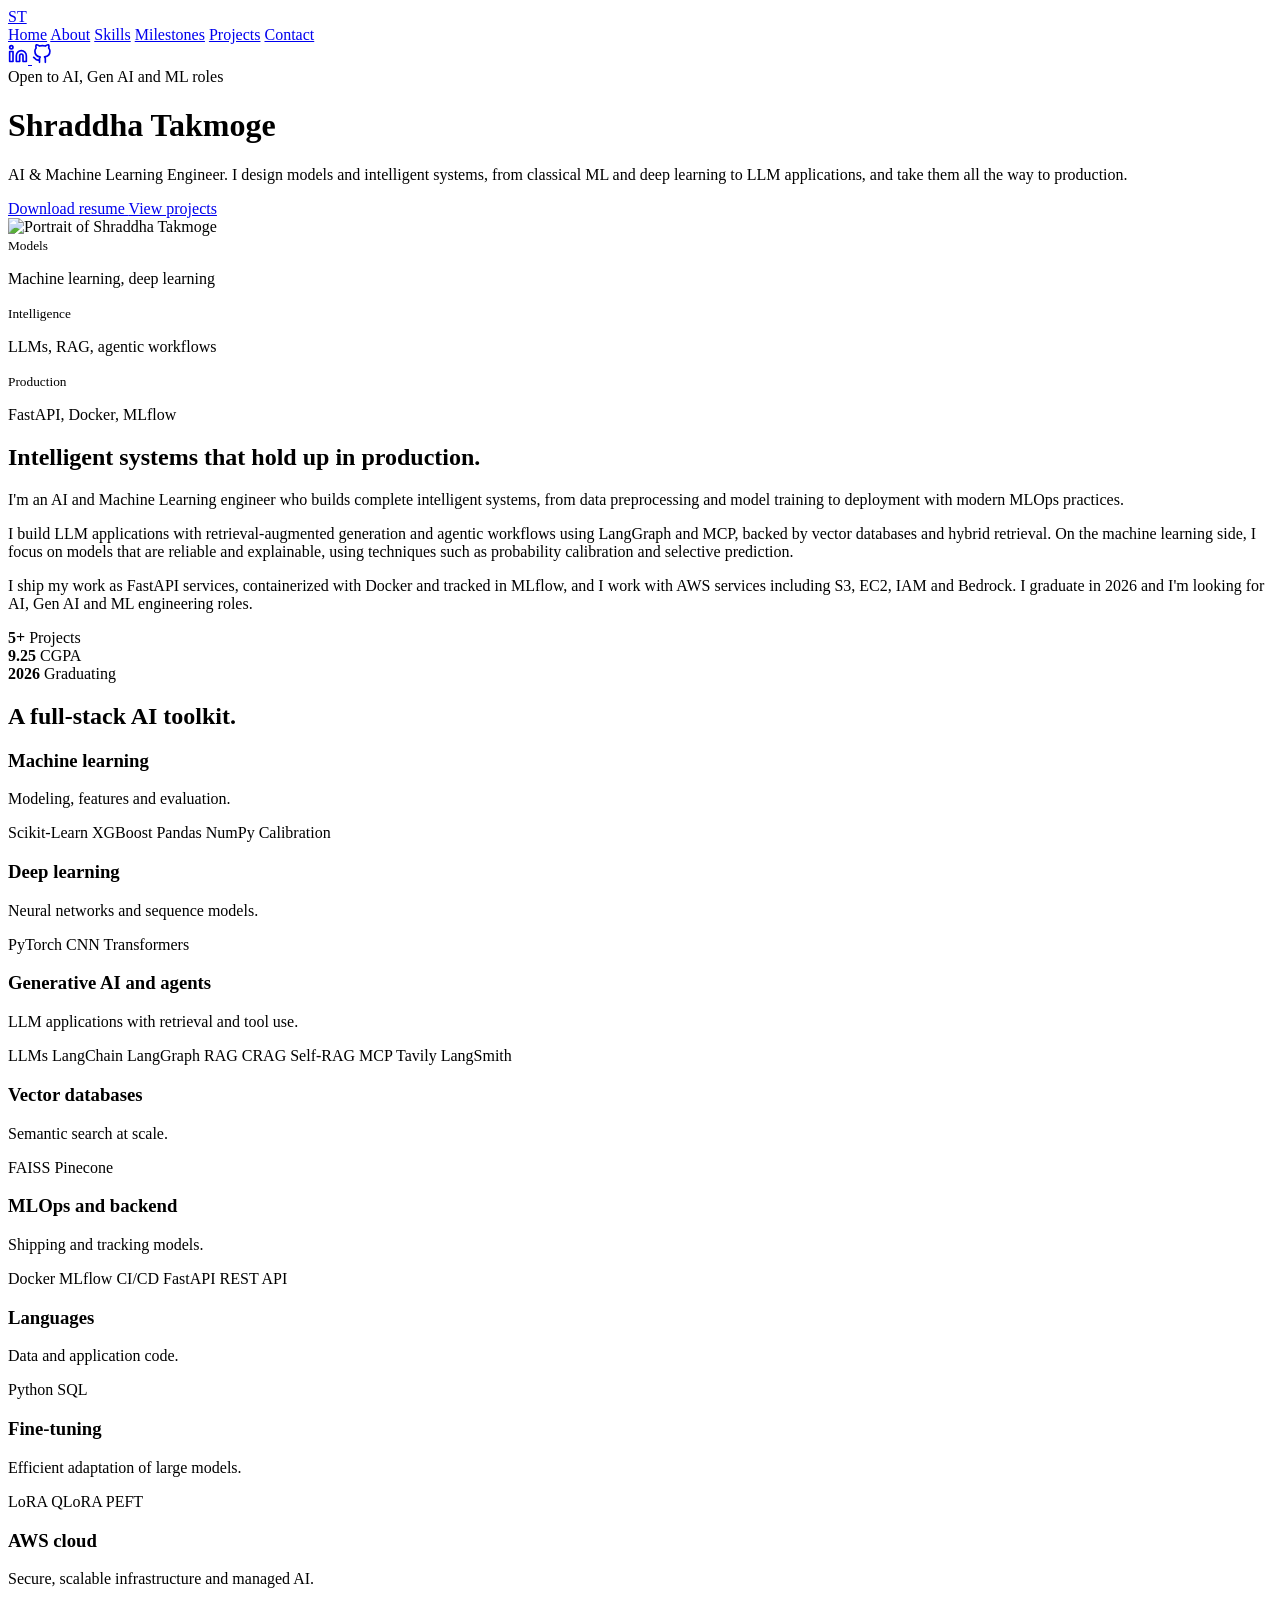
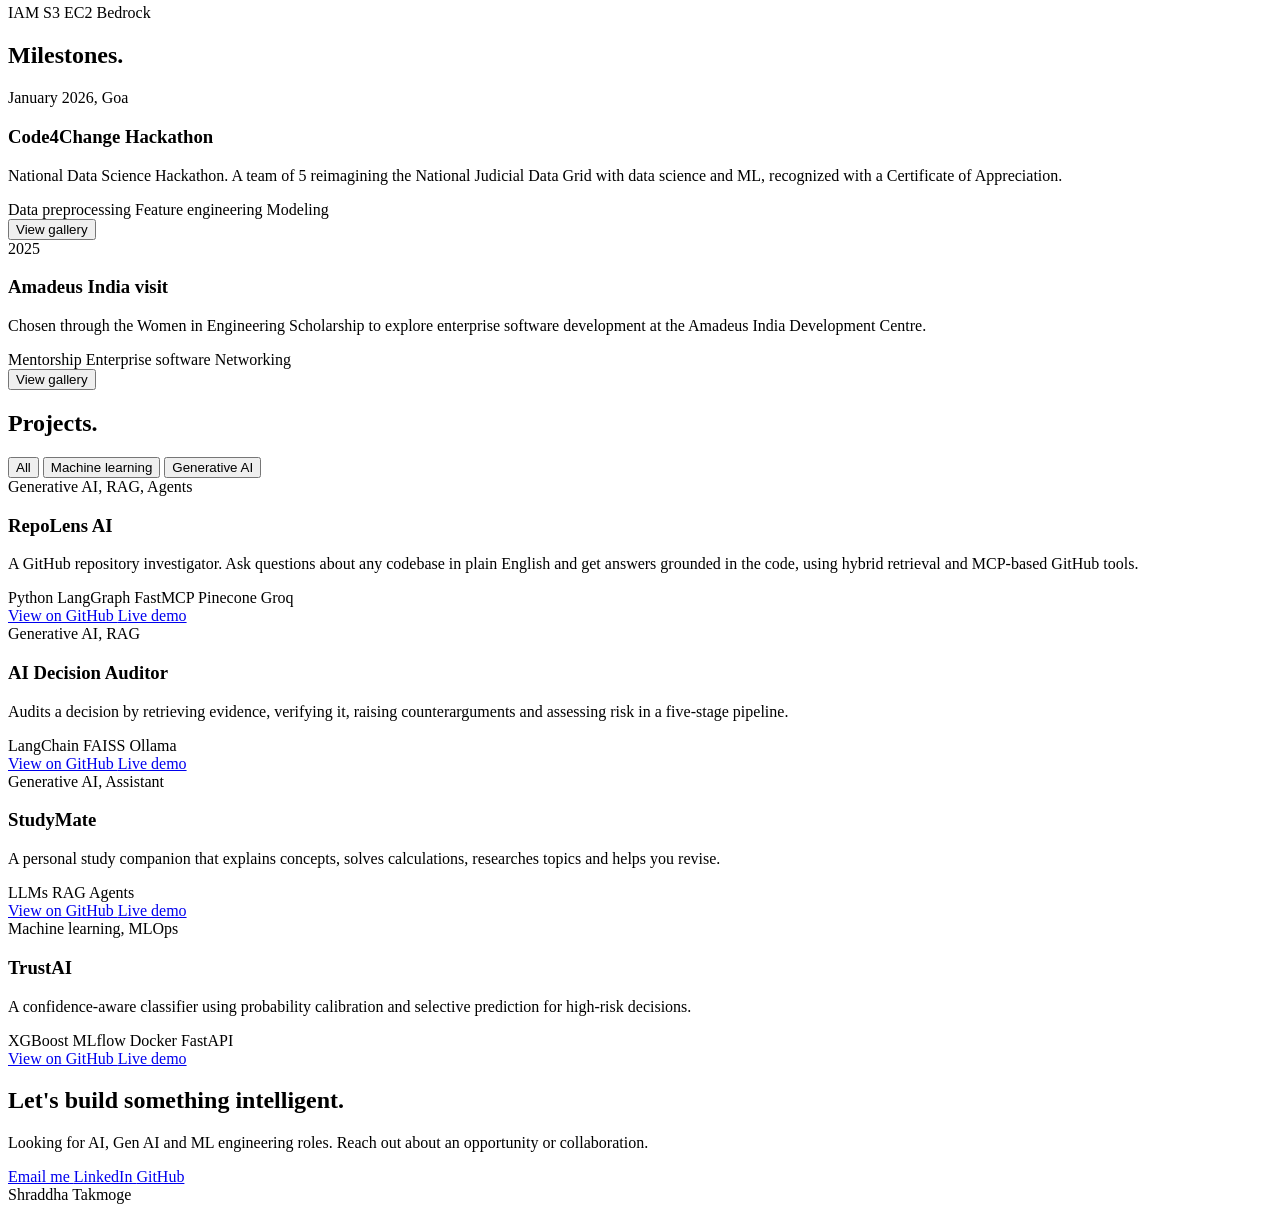
==== index.html @ 9aca86de "committed" ====
<!DOCTYPE html>
<html lang="en">
<head>
<meta charset="utf-8">
<meta name="viewport" content="width=device-width, initial-scale=1, viewport-fit=cover">

<title>Shraddha Takmoge | AI &amp; ML Engineer</title>

<link
  rel="icon"
  type="image/svg+xml"
  href="data:image/svg+xml,%3Csvg xmlns='http://www.w3.org/2000/svg' viewBox='0 0 100 100'%3E%3Crect width='100' height='100' rx='50' fill='%236d8cff'/%3E%3Ctext x='50' y='63' text-anchor='middle' font-family='Georgia,serif' font-size='46' font-weight='600' fill='%2307080f'%3EST%3C/text%3E%3C/svg%3E"
/>

<link href="https://fonts.googleapis.com/css2?family=Fraunces:opsz,wght@9..144,400;9..144,600&family=Manrope:wght@400;500;600&display=swap" rel="stylesheet">

<link rel="stylesheet" href="css/style.css">
</head>

<body>

<div class="aurora" aria-hidden="true">
  <i></i>
  <i></i>
</div>

<div class="bar">

  <a class="logo" href="#home" aria-label="Shraddha Takmoge, back to top">
    ST
  </a>

  <nav aria-label="Primary">
    <a href="#home">Home</a>
    <a href="#about">About</a>
    <a href="#skills">Skills</a>
    <a href="#milestones">Milestones</a>
    <a href="#projects">Projects</a>
    <a href="#contact">Contact</a>
  </nav>

  <div class="soc">

    <a
      href="#"
      target="_blank"
      rel="noopener"
      aria-label="LinkedIn"
    >
      <svg
        viewBox="0 0 24 24"
        width="20"
        height="20"
        fill="none"
        stroke="currentColor"
        stroke-width="2"
        stroke-linecap="round"
        stroke-linejoin="round"
        aria-hidden="true"
      >
        <path d="M16 8a6 6 0 0 1 6 6v7h-4v-7a2 2 0 0 0-2-2 2 2 0 0 0-2 2v7h-4v-7a6 6 0 0 1 6-6z"/>
        <rect x="2" y="9" width="4" height="12"/>
        <circle cx="4" cy="4" r="2"/>
      </svg>
    </a>

    <a
      href="https://github.com/shraddhatakmoge"
      target="_blank"
      rel="noopener"
      aria-label="GitHub"
    >
      <svg
        viewBox="0 0 24 24"
        width="20"
        height="20"
        fill="none"
        stroke="currentColor"
        stroke-width="2"
        stroke-linecap="round"
        stroke-linejoin="round"
        aria-hidden="true"
      >
        <path d="M9 19c-5 1.5-5-2.5-7-3m14 6v-3.87a3.37 3.37 0 0 0-.94-2.61c3.14-.35 6.44-1.54 6.44-7A5.44 5.44 0 0 0 20 4.77 5.07 5.07 0 0 0 19.91 1S18.73.65 16 2.48a13.38 13.38 0 0 0-7 0C6.27.65 5.09 1 5.09 1A5.07 5.07 0 0 0 5 4.77a5.44 5.44 0 0 0-1.5 3.78c0 5.42 3.3 6.61 6.44 7A3.37 3.37 0 0 0 9 18.13V22"/>
      </svg>
    </a>

  </div>
</div>


<!-- HOME -->

<header class="hero" id="home">

  <div class="wrap">

    <div>

      <div class="badge">
        <b></b>
        Open to AI, Gen AI and ML roles
      </div>

      <h1>
        Shraddha
        <span class="grad">Takmoge</span>
      </h1>

      <p class="lead">
        AI &amp; Machine Learning Engineer. I design models and intelligent
        systems, from classical ML and deep learning to LLM applications,
        and take them all the way to production.
      </p>

      <a class="btn p" href="#">
        Download resume
      </a>

      <a class="btn" href="#projects">
        View projects
      </a>

    </div>


    <div class="fig">

      <img
        class="portrait"
        src="images/me.jpg"
        alt="Portrait of Shraddha Takmoge"
      >

      <div class="stack" aria-label="Capability layers">

        <div class="layer">
          <small>Models</small>
          <p>Machine learning, deep learning</p>
        </div>

        <div class="layer">
          <small>Intelligence</small>
          <p>LLMs, RAG, agentic workflows</p>
        </div>

        <div class="layer">
          <small>Production</small>
          <p>FastAPI, Docker, MLflow</p>
        </div>

      </div>

    </div>

  </div>

</header>


<!-- ABOUT -->

<section id="about">

  <div class="wrap">

    <h2 class="wide">
      Intelligent systems that hold up in production.
    </h2>

    <div class="about">

      <div class="abt">

        <p>
          I'm an AI and Machine Learning engineer who builds complete
          intelligent systems, from data preprocessing and model training
          to deployment with modern MLOps practices.
        </p>

        <p>
          I build LLM applications with retrieval-augmented generation and
          agentic workflows using LangGraph and MCP, backed by vector
          databases and hybrid retrieval. On the machine learning side,
          I focus on models that are reliable and explainable, using
          techniques such as probability calibration and selective prediction.
        </p>

        <p>
          I ship my work as FastAPI services, containerized with Docker and
          tracked in MLflow, and I work with AWS services including S3, EC2,
          IAM and Bedrock. I graduate in 2026 and I'm looking for AI,
          Gen AI and ML engineering roles.
        </p>

      </div>

      <div class="statcol">

        <div class="stat">
          <b>5+</b>
          <span>Projects</span>
        </div>

        <div class="stat">
          <b>9.25</b>
          <span>CGPA</span>
        </div>

        <div class="stat">
          <b>2026</b>
          <span>Graduating</span>
        </div>

      </div>

    </div>

  </div>

</section>


<!-- SKILLS -->

<section id="skills">

  <div class="wrap">

    <h2>
      A full-stack AI toolkit.
    </h2>

    <div class="grid">

      <div class="card w3">
        <h3>Machine learning</h3>
        <p>Modeling, features and evaluation.</p>

        <div class="tags">
          <span>Scikit-Learn</span>
          <span>XGBoost</span>
          <span>Pandas</span>
          <span>NumPy</span>
          <span>Calibration</span>
        </div>
      </div>


      <div class="card w3">
        <h3>Deep learning</h3>
        <p>Neural networks and sequence models.</p>

        <div class="tags">
          <span>PyTorch</span>
          <span>CNN</span>
          <span>Transformers</span>
        </div>
      </div>


      <div class="card w4">
        <h3>Generative AI and agents</h3>
        <p>LLM applications with retrieval and tool use.</p>

        <div class="tags">
          <span>LLMs</span>
          <span>LangChain</span>
          <span>LangGraph</span>
          <span>RAG</span>
          <span>CRAG</span>
          <span>Self-RAG</span>
          <span>MCP</span>
          <span>Tavily</span>
          <span>LangSmith</span>
        </div>
      </div>


      <div class="card">
        <h3>Vector databases</h3>
        <p>Semantic search at scale.</p>

        <div class="tags">
          <span>FAISS</span>
          <span>Pinecone</span>
        </div>
      </div>


      <div class="card w3">
        <h3>MLOps and backend</h3>
        <p>Shipping and tracking models.</p>

        <div class="tags">
          <span>Docker</span>
          <span>MLflow</span>
          <span>CI/CD</span>
          <span>FastAPI</span>
          <span>REST API</span>
        </div>
      </div>


      <div class="card w3">
        <h3>Languages</h3>
        <p>Data and application code.</p>

        <div class="tags">
          <span>Python</span>
          <span>SQL</span>
        </div>
      </div>


      <div class="card w3">
        <h3>Fine-tuning</h3>
        <p>Efficient adaptation of large models.</p>

        <div class="tags">
          <span>LoRA</span>
          <span>QLoRA</span>
          <span>PEFT</span>
        </div>
      </div>


      <div class="card w3">
        <h3>AWS cloud</h3>
        <p>Secure, scalable infrastructure and managed AI.</p>

        <div class="tags">
          <span>IAM</span>
          <span>S3</span>
          <span>EC2</span>
          <span>Bedrock</span>
        </div>
      </div>

    </div>

  </div>

</section>


<!-- MILESTONES -->

<section id="milestones">

  <div class="wrap">

    <h2>Milestones.</h2>

    <div class="mil">

      <article class="pc">

        <div class="art">

          <img
            src="images/h2.jpg"
            style="object-position:50% 62%"
            alt="Code4Change Hackathon team with certificates"
            loading="lazy"
            onerror="this.remove()"
          >

        </div>

        <div class="pb">

          <div class="kind">
            January 2026, Goa
          </div>

          <h3>
            Code4Change Hackathon
          </h3>

          <p>
            National Data Science Hackathon. A team of 5 reimagining the
            National Judicial Data Grid with data science and ML, recognized
            with a Certificate of Appreciation.
          </p>

          <div class="tags">
            <span>Data preprocessing</span>
            <span>Feature engineering</span>
            <span>Modeling</span>
          </div>

          <div class="acts">
            <button class="vg" data-d="d1">
              View gallery
            </button>
          </div>

        </div>

      </article>


      <article class="pc">

        <div class="art">

          <img
            src="images/a2.jpg"
            style="object-position:50% 68%"
            alt="Amadeus India visit group photo"
            loading="lazy"
            onerror="this.remove()"
          >

        </div>

        <div class="pb">

          <div class="kind">
            2025
          </div>

          <h3>
            Amadeus India visit
          </h3>

          <p>
            Chosen through the Women in Engineering Scholarship to explore
            enterprise software development at the Amadeus India
            Development Centre.
          </p>

          <div class="tags">
            <span>Mentorship</span>
            <span>Enterprise software</span>
            <span>Networking</span>
          </div>

          <div class="acts">
            <button class="vg" data-d="d2">
              View gallery
            </button>
          </div>

        </div>

      </article>

    </div>

  </div>

</section>


<!-- PROJECTS -->

<section id="projects">

  <div class="wrap">

    <h2>
      Projects.
    </h2>

    <div class="filters" role="group" aria-label="Filter projects">

      <button
        data-f="all"
        aria-pressed="true"
      >
        All
      </button>

      <button
        data-f="ml"
        aria-pressed="false"
      >
        Machine learning
      </button>

      <button
        data-f="gen"
        aria-pressed="false"
      >
        Generative AI
      </button>

    </div>


    <div class="proj">


      <!-- REPOLENS -->

      <article class="pc" data-k="gen">

        <div class="art">

          <img
            src="images/repolens.png"
            alt="RepoLens AI screenshot"
            loading="lazy"
            onerror="this.remove()"
          >

        </div>

        <div class="pb">

          <div class="kind">
            Generative AI, RAG, Agents
          </div>

          <h3>
            RepoLens AI
          </h3>

          <p>
            A GitHub repository investigator. Ask questions about any
            codebase in plain English and get answers grounded in the code,
            using hybrid retrieval and MCP-based GitHub tools.
          </p>

          <div class="tags">
            <span>Python</span>
            <span>LangGraph</span>
            <span>FastMCP</span>
            <span>Pinecone</span>
            <span>Groq</span>
          </div>

          <div class="acts">

            <a
              class="btn"
              href="https://github.com/shraddhatakmoge/RepoLens-AI"
              target="_blank"
              rel="noopener"
            >
              View on GitHub
            </a>

            <a
              class="btn p"
              href="https://repolens-ai.streamlit.app/"
              target="_blank"
              rel="noopener"
            >
              Live demo
            </a>

          </div>

        </div>

      </article>


      <!-- AI DECISION AUDITOR -->

      <article class="pc" data-k="gen">

        <div class="art">

          <img
            src="images/ai-decision-auditor.png"
            alt="AI Decision Auditor screenshot"
            loading="lazy"
            onerror="this.remove()"
          >

        </div>

        <div class="pb">

          <div class="kind">
            Generative AI, RAG
          </div>

          <h3>
            AI Decision Auditor
          </h3>

          <p>
            Audits a decision by retrieving evidence, verifying it, raising
            counterarguments and assessing risk in a five-stage pipeline.
          </p>

          <div class="tags">
            <span>LangChain</span>
            <span>FAISS</span>
            <span>Ollama</span>
          </div>

          <div class="acts">

            <a
              class="btn"
              href="https://github.com/shraddhatakmoge/AI-Auditor-project"
              target="_blank"
              rel="noopener"
            >
              View on GitHub
            </a>

            <a
              class="btn p"
              href="#"
              target="_blank"
              rel="noopener"
            >
              Live demo
            </a>

          </div>

        </div>

      </article>


      <!-- STUDYMATE -->

      <article class="pc" data-k="gen">

        <div class="art">

          <img
            src="images/studymate.png"
            alt="StudyMate screenshot"
            loading="lazy"
            onerror="this.remove()"
          >

        </div>

        <div class="pb">

          <div class="kind">
            Generative AI, Assistant
          </div>

          <h3>
            StudyMate
          </h3>

          <p>
            A personal study companion that explains concepts, solves
            calculations, researches topics and helps you revise.
          </p>

          <div class="tags">
            <span>LLMs</span>
            <span>RAG</span>
            <span>Agents</span>
          </div>

          <div class="acts">

            <a
              class="btn"
              href="https://github.com/shraddhatakmoge/Personal-Study_Assistant-LangChain"
              target="_blank"
              rel="noopener"
            >
              View on GitHub
            </a>

            <a
              class="btn p"
              href="https://personal-studyassistant.streamlit.app/"
              target="_blank"
              rel="noopener"
            >
              Live demo
            </a>

          </div>

        </div>

      </article>


      <!-- TRUSTAI -->

      <article class="pc" data-k="ml">

        <div class="art">

          <img
            src="images/trustai.png"
            alt="TrustAI screenshot"
            loading="lazy"
            onerror="this.remove()"
          >

        </div>

        <div class="pb">

          <div class="kind">
            Machine learning, MLOps
          </div>

          <h3>
            TrustAI
          </h3>

          <p>
            A confidence-aware classifier using probability calibration and
            selective prediction for high-risk decisions.
          </p>

          <div class="tags">
            <span>XGBoost</span>
            <span>MLflow</span>
            <span>Docker</span>
            <span>FastAPI</span>
          </div>

          <div class="acts">

            <a
              class="btn"
              href="https://github.com/shraddhatakmoge/TrustAI"
              target="_blank"
              rel="noopener"
            >
              View on GitHub
            </a>

            <a
              class="btn p"
              href="#"
              target="_blank"
              rel="noopener"
            >
              Live demo
            </a>

          </div>

        </div>

      </article>

    </div>

  </div>

</section>


<!-- CONTACT -->

<section id="contact" class="contact">

  <div class="wrap">

    <h2>
      Let's build something intelligent.
    </h2>

    <p>
      Looking for AI, Gen AI and ML engineering roles.
      Reach out about an opportunity or collaboration.
    </p>

    <a
      class="btn"
      href="mailto:you@example.com"
    >
      Email me
    </a>

    <a
      class="btn"
      href="#"
    >
      LinkedIn
    </a>

    <a
      class="btn"
      href="https://github.com/shraddhatakmoge"
      target="_blank"
      rel="noopener"
    >
      GitHub
    </a>

  </div>

</section>


<footer>
  Shraddha Takmoge
</footer>


<!-- HACKATHON DIALOG -->

<dialog id="d1">

  <button class="x" aria-label="Close">
    &times;
  </button>

  <div class="sub">
    National Data Science Hackathon
  </div>

  <h3>
    Code4Change
  </h3>

  <div class="meta">

    <div>
      <small>Duration</small>
      <b>2 days</b>
    </div>

    <div>
      <small>Team</small>
      <b>5 members</b>
    </div>

    <div>
      <small>Location</small>
      <b>Goa</b>
    </div>

    <div>
      <small>Theme</small>
      <b>Reimagining NJDG</b>
    </div>

  </div>

  <h4>
    Overview
  </h4>

  <p>
    Our team built a data-driven solution for the National Judicial Data
    Grid, using data science and machine learning to tackle a real
    social-impact problem.
  </p>

  <h4>
    Problem
  </h4>

  <p>
    Analyze judicial data and present actionable insights that improve
    decision-making and transparency.
  </p>

  <h4>
    My contributions
  </h4>

  <ul>
    <li>Data preprocessing and cleaning</li>
    <li>Feature engineering</li>
    <li>Exploratory data analysis</li>
    <li>Model development</li>
    <li>Presenting the end-to-end ML workflow</li>
  </ul>

  <h4>
    Gallery
  </h4>

  <div class="gal">
    <img src="images/h2.jpg" alt="" loading="lazy">
    <img src="images/h4.jpg" alt="" loading="lazy">
    <img src="images/h5.jpg" alt="" loading="lazy">
    <img src="images/h3.jpg" alt="" loading="lazy">
    <img src="images/h1.jpg" alt="" loading="lazy">
    
  </div>

</dialog>


<!-- AMADEUS DIALOG -->

<dialog id="d2">

  <button class="x" aria-label="Close">
    &times;
  </button>

  <div class="sub">
    Women in Engineering (WIE) Scholarship Program
  </div>

  <h3>
    Amadeus India visit
  </h3>

  <div class="meta">

    <div>
      <small>Year</small>
      <b>2025</b>
    </div>

    <div>
      <small>Company</small>
      <b>Amadeus</b>
    </div>

    <div>
      <small>Program</small>
      <b>WIE Scholarship</b>
    </div>

  </div>

  <h4>
    Overview
  </h4>

  <p>
    Selected through the WIE Scholarship, I visited the Amadeus India
    Development Centre, explored enterprise software development and met
    industry professionals.
  </p>

  <h4>
    Highlights
  </h4>

  <ul>
    <li>Industry exposure and mentorship sessions</li>
    <li>Enterprise software architecture</li>
    <li>Product development insights</li>
    <li>Professional networking</li>
  </ul>

  <h4>
    Gallery
  </h4>

  <div class="gal">
    <img src="images/a2.jpg" alt="" loading="lazy">
    <img src="images/a4.jpg" alt="" loading="lazy">
    <img src="images/a1.jpg" alt="" loading="lazy">
    <img src="images/a3.jpg" alt="" loading="lazy">
  </div>

</dialog>


<script src="js/main.js" defer></script>

</body>
</html>
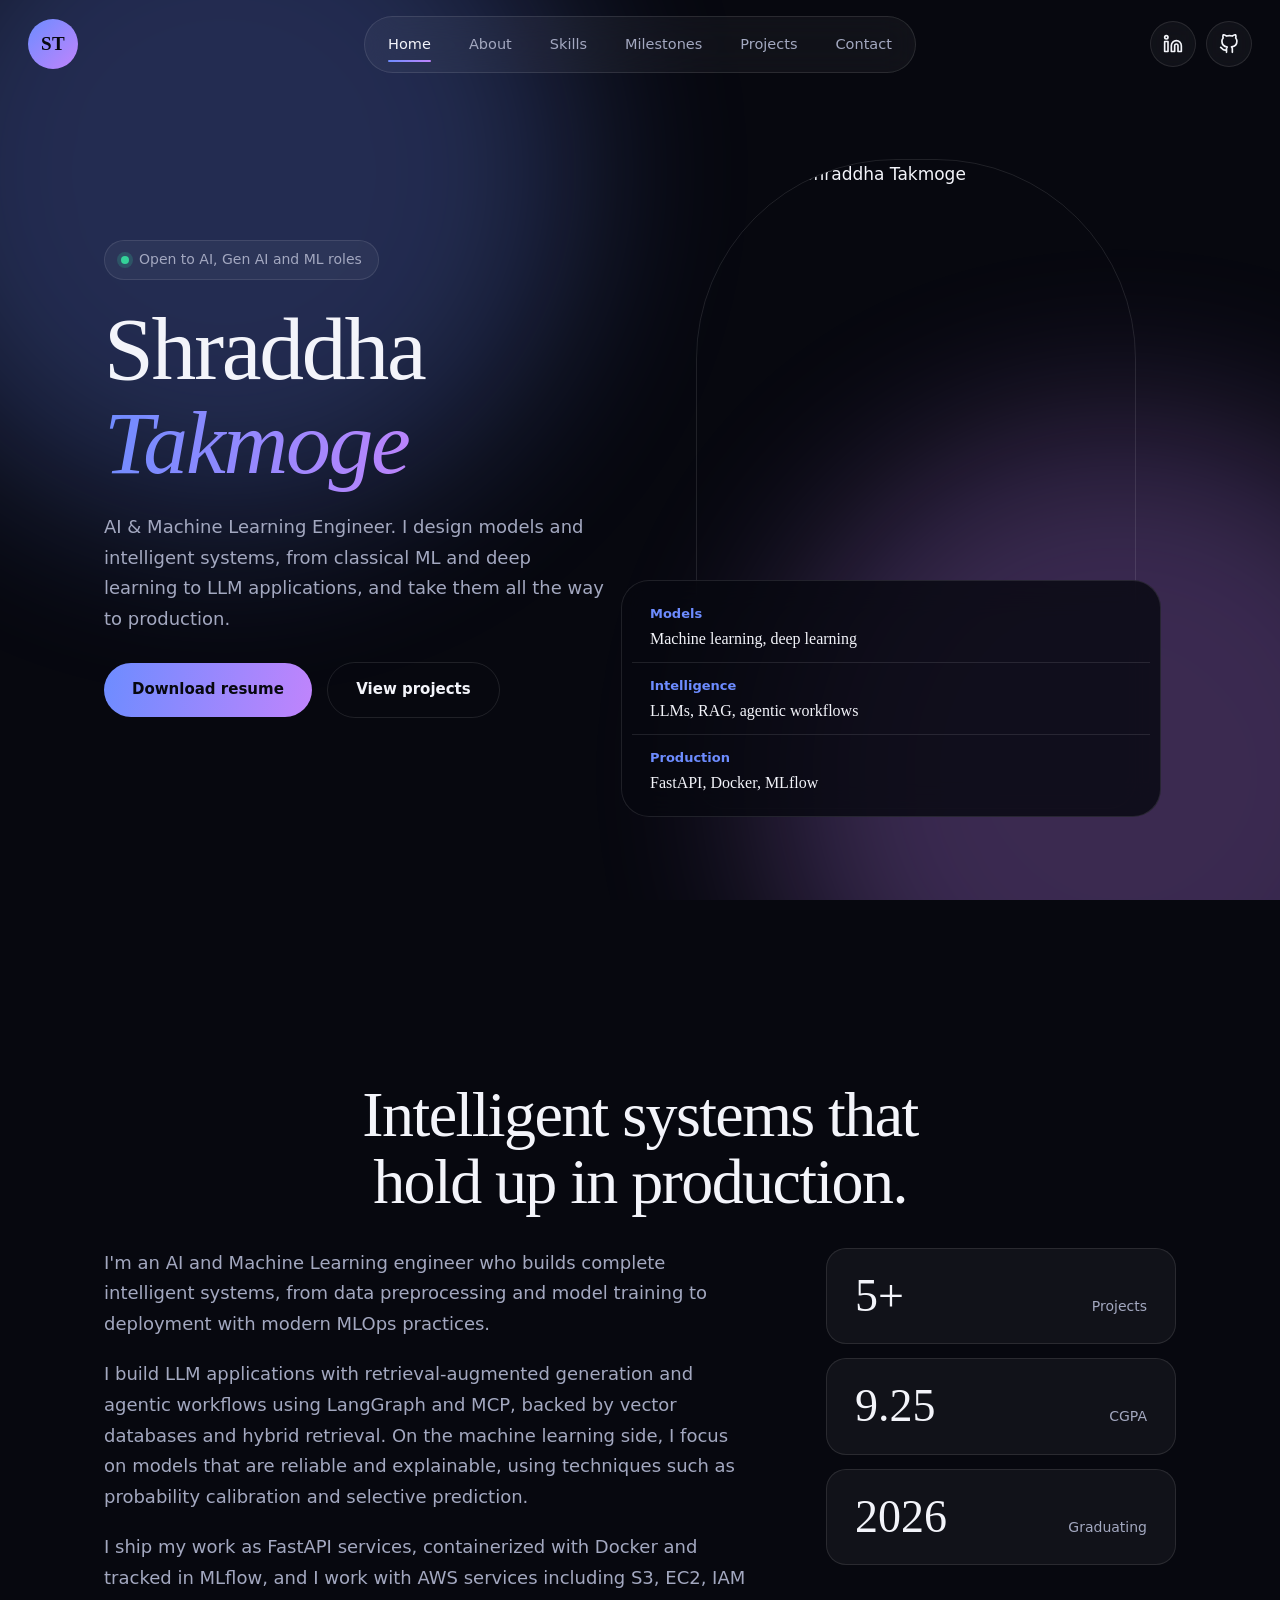
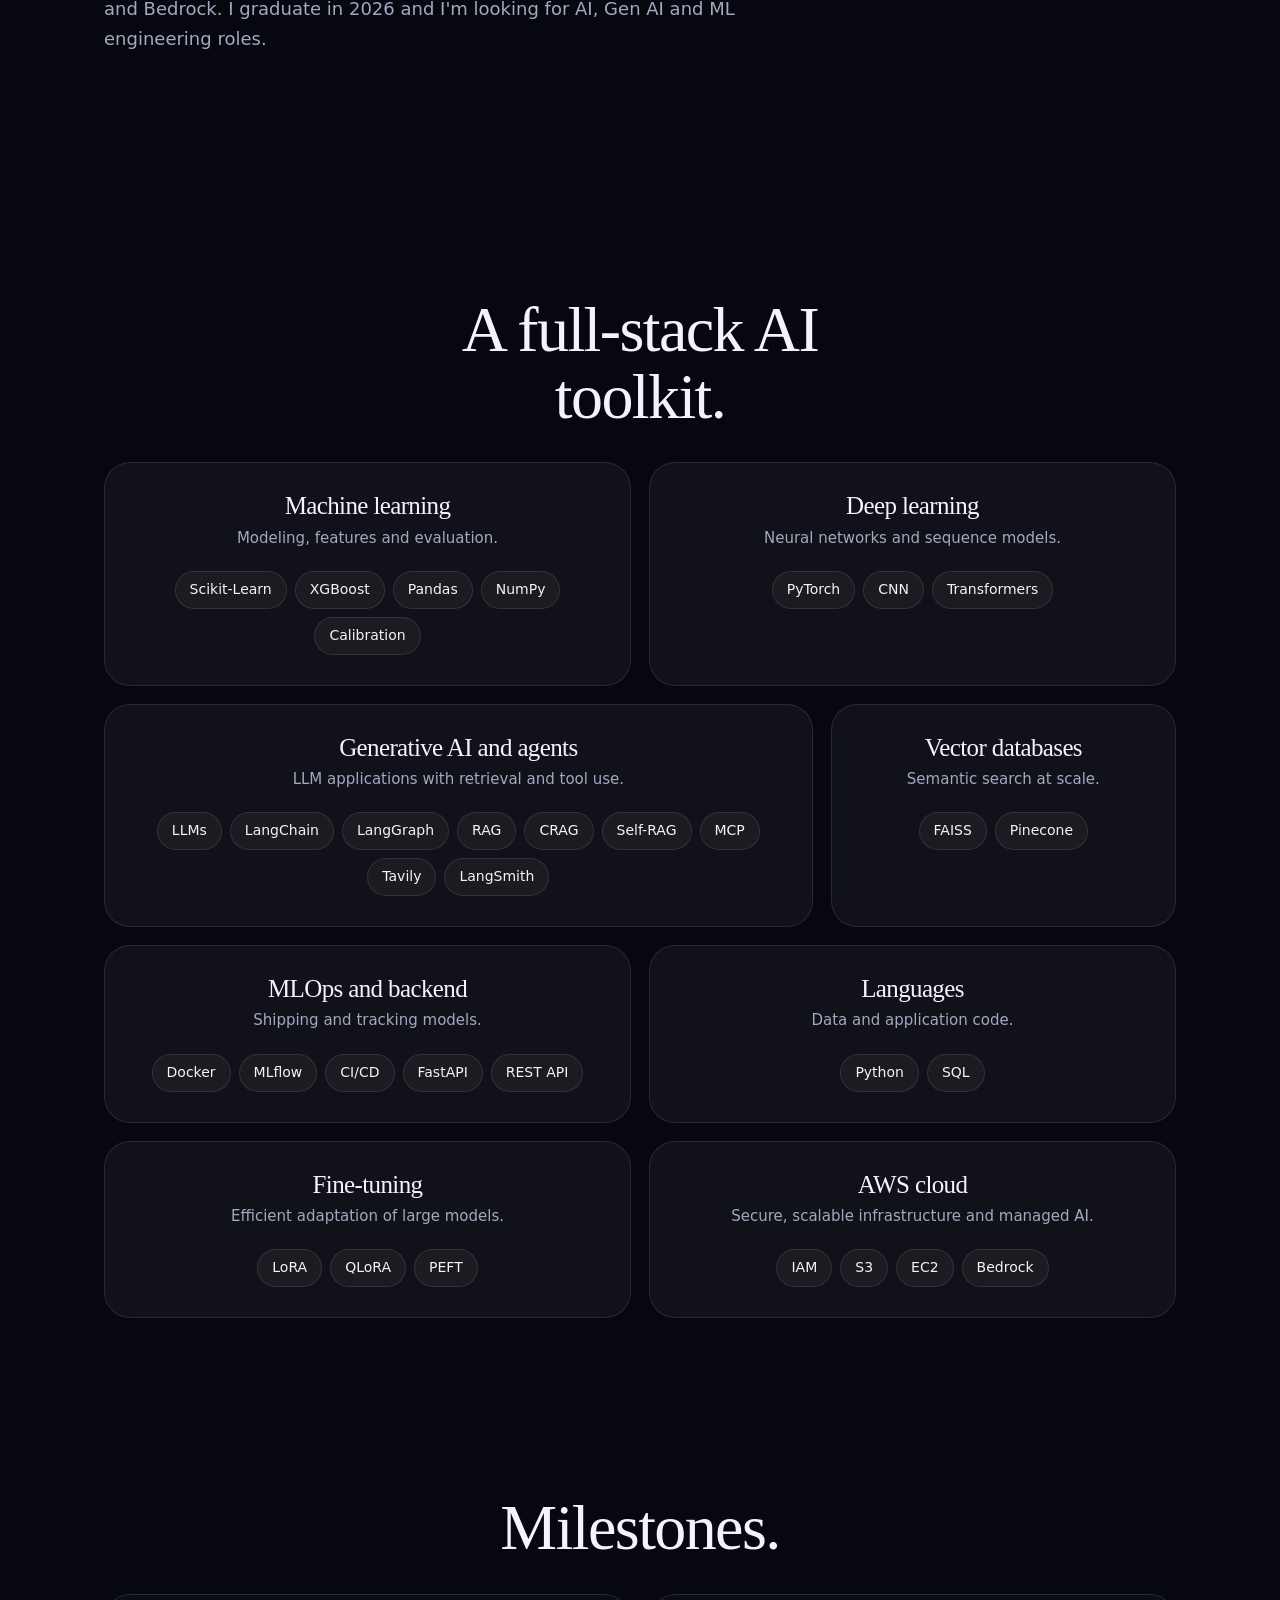
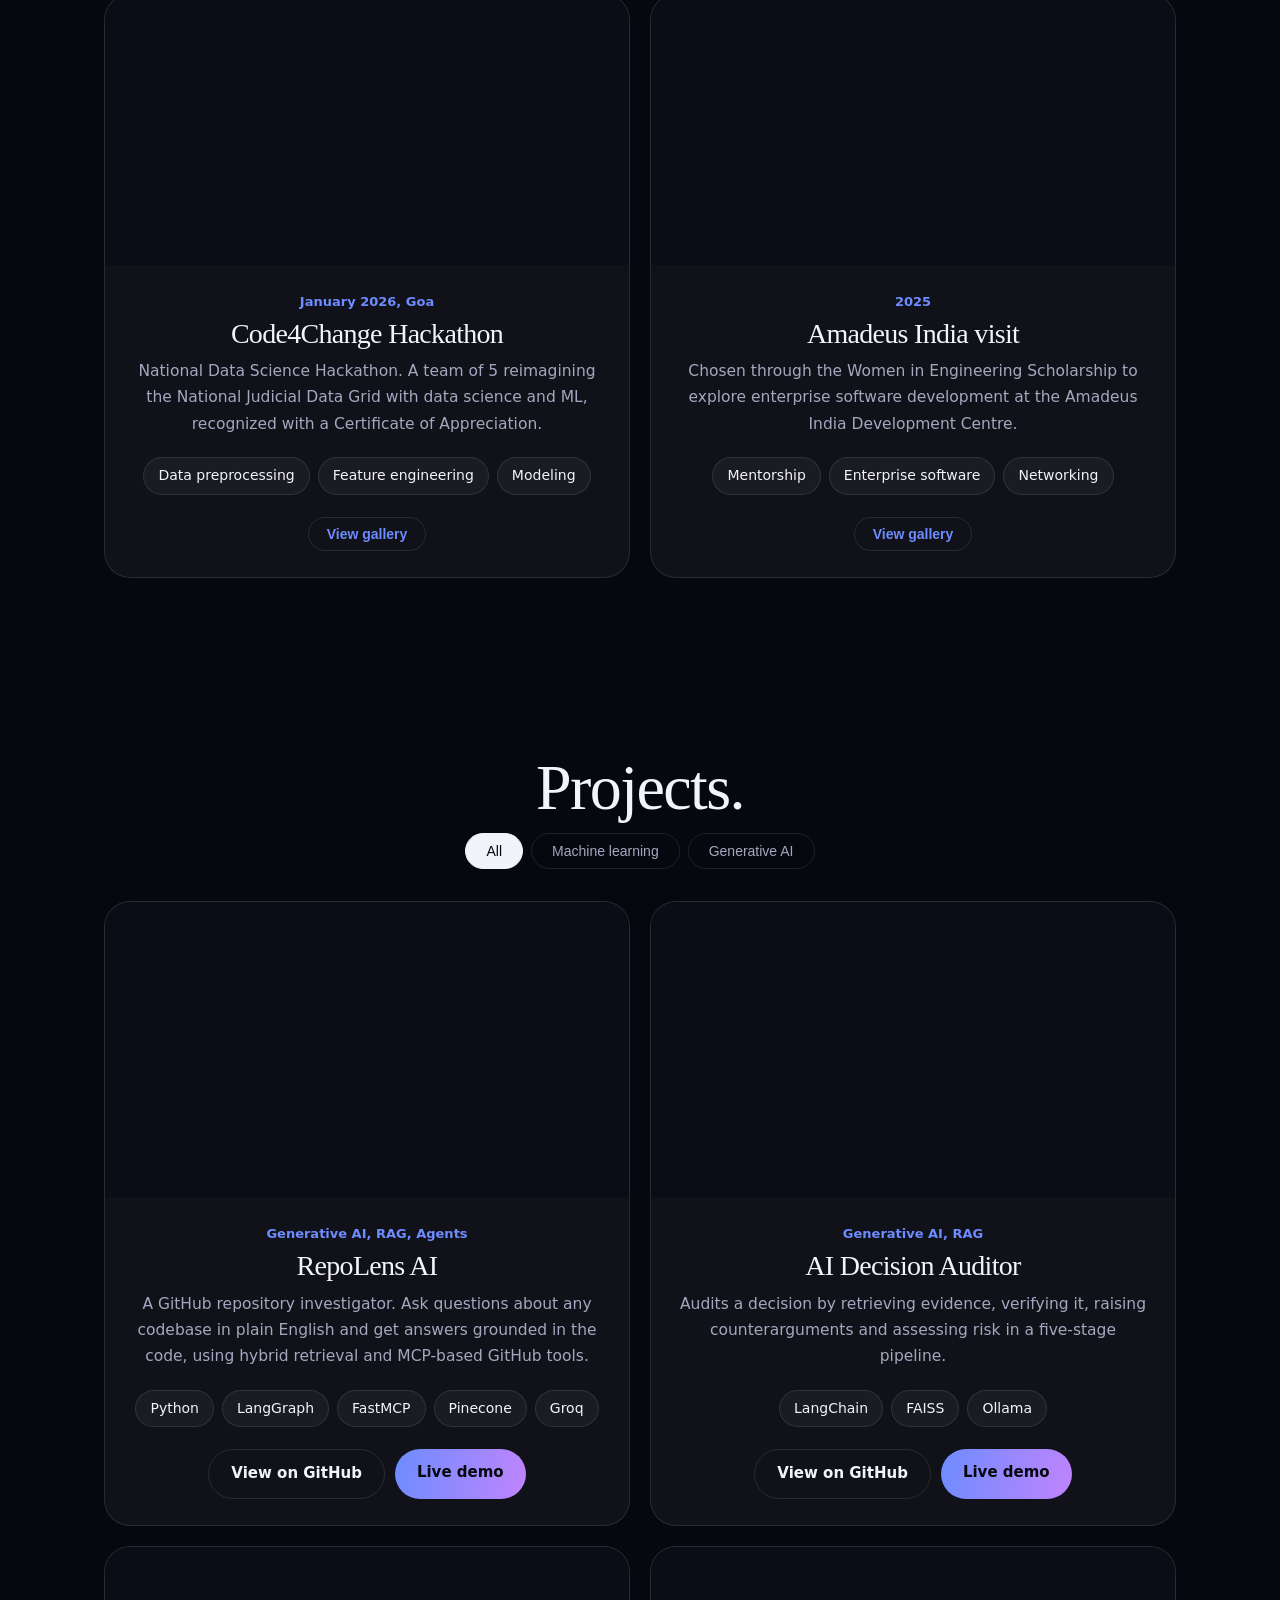
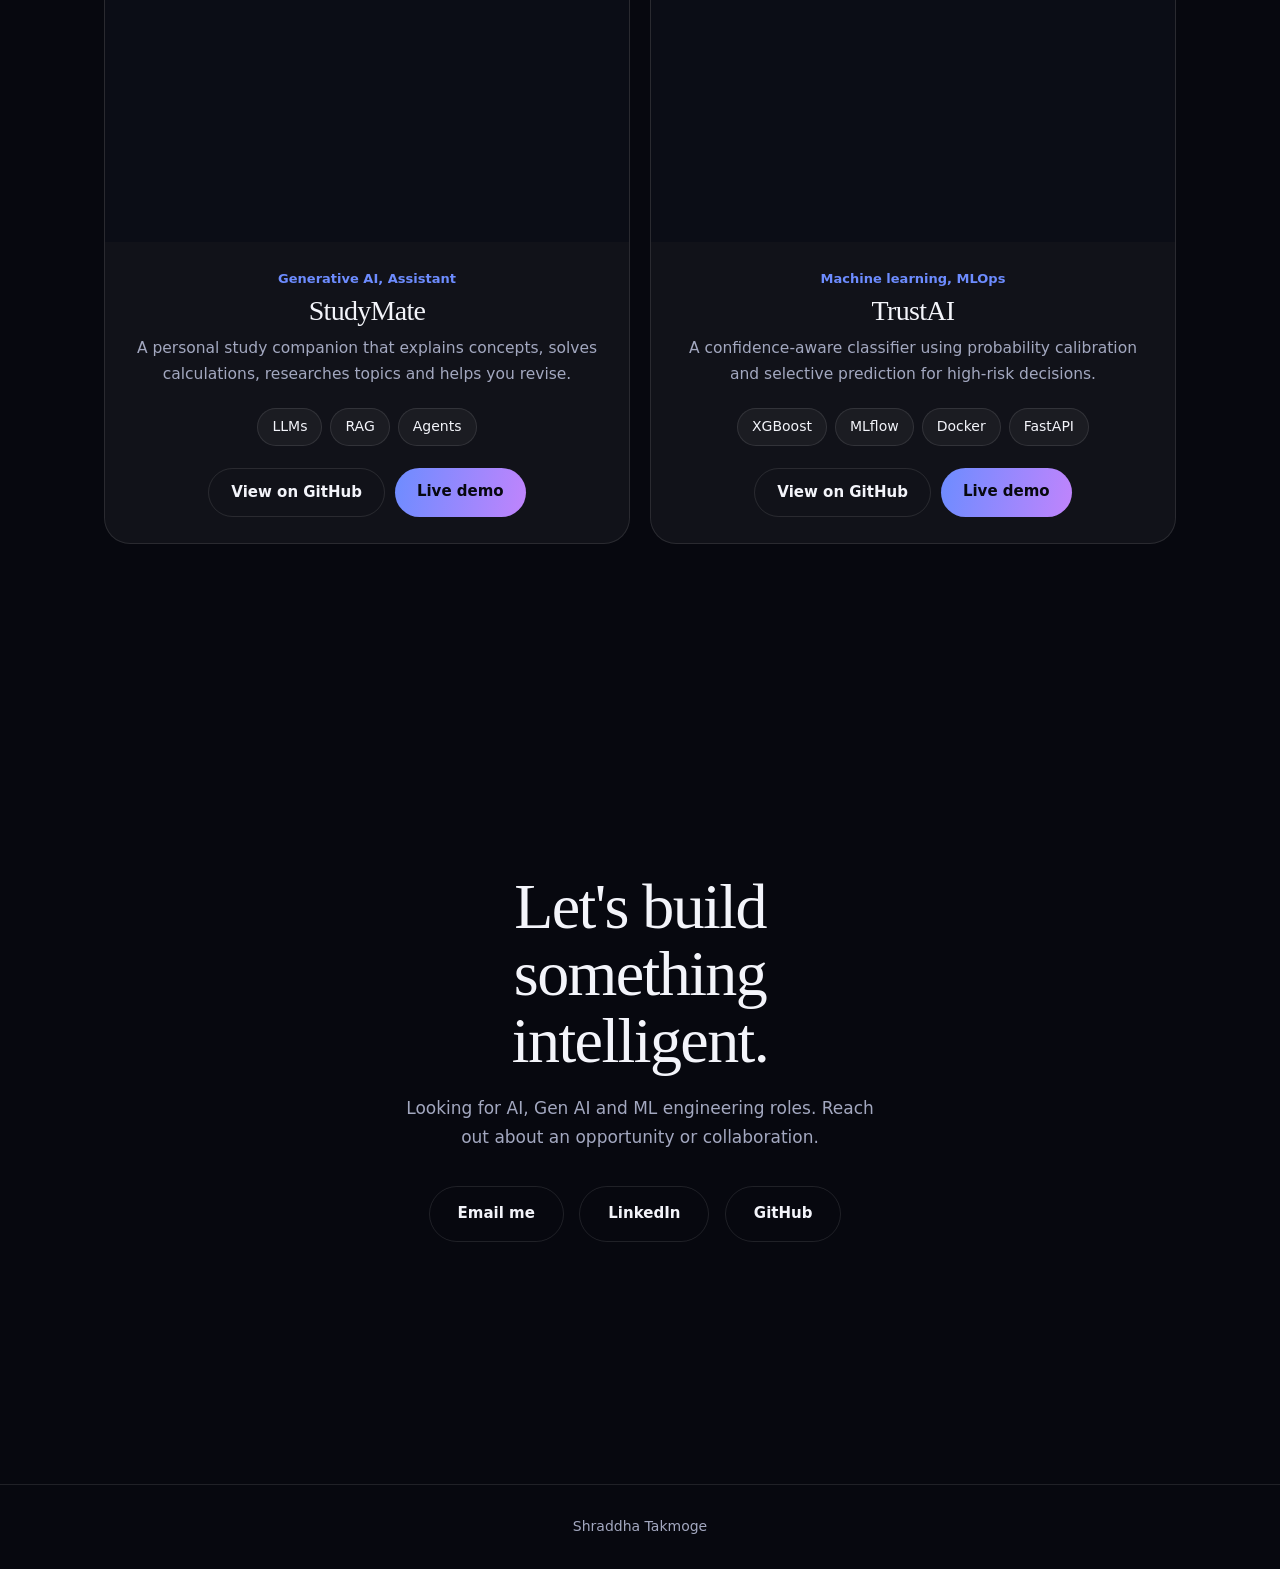
==== commit bd22646c: "committed" ====
--- a/index.html
+++ b/index.html
@@ -14,7 +14,7 @@
 
 <link href="https://fonts.googleapis.com/css2?family=Fraunces:opsz,wght@9..144,400;9..144,600&family=Manrope:wght@400;500;600&display=swap" rel="stylesheet">
 
-<link rel="stylesheet" href="css/style.css">
+<link rel="stylesheet" href="site/css/style.css">
 </head>
 
 <body>
@@ -960,7 +960,7 @@
 </dialog>
 
 
-<script src="js/main.js" defer></script>
+<script src="site/js/main.js" defer></script>
 
 </body>
 </html>
--- a/site/css/style.css
+++ b/site/css/style.css
@@ -0,0 +1,1118 @@
+:root{
+  box-sizing:border-box;
+  padding-top:env(safe-area-inset-top,0px);
+  padding-bottom:env(safe-area-inset-bottom,0px);
+  --bg:#07080f;
+  --panel:rgba(255,255,255,.045);
+  --line:rgba(255,255,255,.1);
+  --ink:#f3f4fa;
+  --mute:#a3a8c0;
+  --a1:#6d8cff;
+  --a2:#c084fc;
+  --on:#07080f
+}
+
+html{
+  scroll-behavior:smooth;
+  scroll-padding-top:0
+}
+
+*,*::before,*::after{
+  box-sizing:inherit
+}
+
+body{
+  margin:0;
+  background:var(--bg);
+  color:var(--ink);
+  font:400 17px/1.7 Manrope,system-ui,sans-serif;
+  overflow-x:hidden;
+  transition:background .4s,color .4s
+}
+
+h1,h2,h3{
+  font-family:Fraunces,Georgia,serif;
+  font-weight:500;
+  margin:0;
+  letter-spacing:-.025em;
+  line-height:1.05;
+  text-align:center
+}
+
+a{
+  color:inherit;
+  text-decoration:none
+}
+
+:focus-visible{
+  outline:2px solid var(--a1);
+  outline-offset:3px
+}
+
+.aurora{
+  position:fixed;
+  inset:0;
+  z-index:-1;
+  overflow:hidden;
+  pointer-events:none
+}
+
+.aurora i{
+  position:absolute;
+  width:55vmax;
+  height:55vmax;
+  border-radius:50%;
+  filter:blur(90px);
+  opacity:.28;
+  animation:drift 24s ease-in-out infinite alternate
+}
+
+.aurora i:nth-child(1){
+  background:var(--a1);
+  top:-20%;
+  left:-10%
+}
+
+.aurora i:nth-child(2){
+  background:var(--a2);
+  bottom:-25%;
+  right:-15%;
+  animation-delay:-8s
+}
+
+@keyframes drift{
+  to{
+    transform:translate(8vw,6vh) scale(1.15)
+  }
+}
+
+.wrap{
+  max-width:1120px;
+  margin:0 auto;
+  padding:0 24px
+}
+
+nav{
+  position:fixed;
+  top:calc(16px + env(safe-area-inset-top,0px));
+  left:50%;
+  transform:translateX(-50%);
+  z-index:9;
+  display:flex;
+  align-items:center;
+  gap:6px;
+  padding:7px;
+  border-radius:999px;
+  background:var(--panel);
+  border:1px solid var(--line);
+  backdrop-filter:blur(18px);
+  max-width:calc(100% - 24px)
+}
+
+nav a{
+  padding:8px 16px;
+  border-radius:999px;
+  font-size:14.5px;
+  font-weight:500;
+  color:var(--mute);
+  white-space:nowrap
+}
+
+nav a:hover{
+  color:var(--ink);
+  background:var(--line)
+}
+
+section{
+  min-height:100vh;
+  display:flex;
+  align-items:center;
+  padding:96px 0 40px
+}
+
+section>.wrap{
+  width:100%
+}
+
+
+/* =========================
+   HOME
+========================= */
+
+.hero{
+  height:100svh;
+  min-height:100svh;
+  display:flex;
+  align-items:center;
+  padding:92px 0 24px;
+  overflow:hidden
+}
+
+.hero .wrap{
+  width:100%;
+  height:100%;
+  display:grid;
+  grid-template-columns:1.15fr .85fr;
+  gap:48px;
+  align-items:center
+}
+
+/* HOME STAYS LEFT ALIGNED */
+
+.hero .wrap>div:first-child{
+  display:block;
+  text-align:left
+}
+
+.hero h1{
+  text-align:left;
+  font-size:clamp(52px,7vw,94px)
+}
+
+.badge{
+  display:inline-flex;
+  align-items:center;
+  gap:10px;
+  padding:7px 16px;
+  border:1px solid var(--line);
+  border-radius:999px;
+  background:var(--panel);
+  font-size:14px;
+  color:var(--mute);
+  margin-bottom:22px
+}
+
+.badge b{
+  width:8px;
+  height:8px;
+  border-radius:50%;
+  background:#34d399;
+  box-shadow:0 0 0 4px rgba(52,211,153,.2)
+}
+
+.grad{
+  background:linear-gradient(100deg,var(--a1),var(--a2));
+  -webkit-background-clip:text;
+  background-clip:text;
+  color:transparent;
+  font-style:italic;
+  display:inline-block;
+  padding:0 .16em .14em .06em;
+  margin:0 -.16em -.14em -.06em
+}
+
+.hero .lead{
+  font-size:18px;
+  color:var(--mute);
+  max-width:50ch;
+  margin:22px 0 28px;
+  text-align:left
+}
+
+.btn{
+  display:inline-block;
+  padding:14px 28px;
+  border-radius:999px;
+  font-weight:600;
+  font-size:15px;
+  border:1px solid var(--line);
+  margin:0 10px 10px 0;
+  transition:transform .2s
+}
+
+.btn:hover{
+  transform:translateY(-2px)
+}
+
+.btn.p{
+  background:linear-gradient(100deg,var(--a1),var(--a2));
+  color:var(--on);
+  border:0
+}
+
+
+/* =========================
+   HERO IMAGE
+========================= */
+
+.fig{
+  position:relative;
+  margin-bottom:0;
+  height:min(650px,78vh);
+  display:flex;
+  align-items:center;
+  justify-content:center
+}
+
+.portrait{
+  display:block;
+  width:min(100%,440px);
+  height:100%;
+  aspect-ratio:4/5;
+  object-fit:cover;
+  object-position:50% 18%;
+  border-radius:200px 200px 28px 28px;
+  border:1px solid var(--line)
+}
+
+.fig .stack{
+  position:absolute;
+  left:-35px;
+  right:15px;
+  bottom:-8px;
+  background:color-mix(in srgb,var(--bg) 80%,transparent);
+  backdrop-filter:blur(16px);
+  border-radius:28px;
+  border:1px solid var(--line);
+  padding:10px
+}
+
+.stack{
+  background:var(--panel);
+  border:1px solid var(--line);
+  border-radius:28px;
+  padding:10px;
+  backdrop-filter:blur(14px)
+}
+
+.layer{
+  padding:18px 24px;
+  border-radius:20px
+}
+
+.layer+.layer{
+  border-top:1px solid var(--line);
+  border-radius:0
+}
+
+.layer:last-child{
+  border-radius:0 0 20px 20px
+}
+
+.layer small{
+  display:block;
+  color:var(--a1);
+  font-weight:600;
+  font-size:13px;
+  margin-bottom:4px
+}
+
+.layer p{
+  margin:0;
+  font-family:Fraunces,serif;
+  font-size:20px;
+  line-height:1.3
+}
+
+.fig .layer{
+  padding:12px 18px
+}
+
+.fig .layer p{
+  font-size:16px
+}
+
+
+/* =========================
+   ABOUT
+========================= */
+
+h2{
+  font-size:clamp(36px,5.4vw,64px);
+  margin:0 auto 32px;
+  max-width:16ch;
+  text-align:center
+}
+
+h2.wide{
+  max-width:20ch
+}
+
+.about{
+  display:grid;
+  grid-template-columns:1.3fr .7fr;
+  gap:72px;
+  align-items:start
+}
+
+.about p{
+  color:var(--mute);
+  margin:0 0 18px
+}
+
+.abt p{
+  font-size:18px;
+  margin:0 0 20px
+}
+
+.statcol{
+  display:flex;
+  flex-direction:column;
+  gap:14px
+}
+
+.stat{
+  background:var(--panel);
+  border:1px solid var(--line);
+  border-radius:20px;
+  padding:20px
+}
+
+.statcol .stat{
+  display:flex;
+  align-items:baseline;
+  justify-content:space-between;
+  padding:22px 28px
+}
+
+.stat b{
+  display:block;
+  font:500 40px Fraunces,serif;
+  color:var(--ink);
+  line-height:1.1
+}
+
+.statcol .stat b{
+  font-size:46px
+}
+
+.stat span{
+  font-size:14px;
+  color:var(--mute)
+}
+
+
+/* =========================
+   SKILLS
+========================= */
+
+.grid{
+  display:grid;
+  grid-template-columns:repeat(6,1fr);
+  gap:18px
+}
+
+.card{
+  background:var(--panel);
+  border:1px solid var(--line);
+  border-radius:26px;
+  padding:30px;
+  grid-column:span 2;
+  backdrop-filter:blur(10px)
+}
+
+.card.w3{
+  grid-column:span 3
+}
+
+.card.w4{
+  grid-column:span 4
+}
+
+.card h3{
+  font-size:25px;
+  margin:0 0 6px;
+  text-align:center
+}
+
+.card>p{
+  margin:0 0 20px;
+  color:var(--mute);
+  font-size:15px;
+  text-align:center
+}
+
+.tags{
+  display:flex;
+  flex-wrap:wrap;
+  justify-content:center;
+  gap:8px
+}
+
+.tags span{
+  font-size:14px;
+  padding:6px 14px;
+  border:1px solid var(--line);
+  border-radius:999px;
+  color:var(--ink);
+  background:var(--panel)
+}
+
+
+/* =========================
+   PROJECT FILTERS
+========================= */
+
+.filters{
+  display:flex;
+  justify-content:center;
+  gap:8px;
+  margin:-20px 0 32px
+}
+
+.filters button{
+  font:500 14px Manrope,sans-serif;
+  padding:9px 20px;
+  border-radius:999px;
+  border:1px solid var(--line);
+  background:none;
+  color:var(--mute);
+  cursor:pointer
+}
+
+.filters button[aria-pressed=true]{
+  background:var(--ink);
+  color:var(--bg);
+  border-color:var(--ink)
+}
+
+
+/* =========================
+   PROJECTS
+========================= */
+
+.proj{
+  display:grid;
+  grid-template-columns:repeat(2,1fr);
+  gap:20px
+}
+
+.pc{
+  background:var(--panel);
+  border:1px solid var(--line);
+  border-radius:26px;
+  overflow:hidden;
+  display:flex;
+  flex-direction:column
+}
+
+.pc[hidden]{
+  display:none
+}
+
+.art{
+  aspect-ratio:16/9;
+  height:auto;
+  overflow:hidden;
+  position:relative;
+  background:#0b0d16
+}
+
+.art::after{
+  display:none
+}
+
+.art img{
+  position:absolute;
+  inset:0;
+  width:100%;
+  height:100%;
+  object-fit:cover;
+  object-position:center;
+  z-index:1;
+  display:block
+}
+
+.pc:nth-child(2) .art,
+.pc:nth-child(3) .art,
+.pc:nth-child(4) .art{
+  filter:none
+}
+
+.pb{
+  padding:26px;
+  display:flex;
+  flex-direction:column;
+  flex:1;
+  align-items:center;
+  text-align:center
+}
+
+.kind{
+  color:var(--a1);
+  font-weight:600;
+  font-size:13px;
+  text-align:center
+}
+
+.pb h3{
+  font-size:28px;
+  margin:6px 0 10px;
+  text-align:center
+}
+
+.pb p{
+  color:var(--mute);
+  font-size:15.5px;
+  margin:0 0 20px;
+  flex:1;
+  text-align:center
+}
+
+.acts{
+  display:flex;
+  flex-wrap:wrap;
+  justify-content:center;
+  gap:10px;
+  margin-top:22px
+}
+
+.acts .btn{
+  margin:0;
+  padding:11px 22px
+}
+
+
+/* =========================
+   MILESTONES
+========================= */
+
+.mil{
+  display:grid;
+  grid-template-columns:repeat(2,1fr);
+  gap:20px
+}
+
+.mil .pc .art{
+  filter:none
+}
+
+.mil .art{
+  height:270px;
+  aspect-ratio:auto
+}
+
+.mil .pb{
+  align-items:center;
+  text-align:center
+}
+
+.mil .pb h3{
+  text-align:center
+}
+
+.vg{
+  margin-top:14px;
+  font:600 14px Manrope,sans-serif;
+  color:var(--a1);
+  background:none;
+  border:1px solid var(--line);
+  border-radius:999px;
+  padding:8px 18px;
+  cursor:pointer
+}
+
+.vg:hover{
+  background:var(--panel)
+}
+
+.acts .vg{
+  margin:0
+}
+
+
+/* =========================
+   CONTACT
+========================= */
+
+.contact{
+  text-align:center
+}
+
+.contact h2{
+  margin:0 auto 20px;
+  max-width:14ch;
+  text-align:center
+}
+
+.contact p{
+  color:var(--mute);
+  max-width:46ch;
+  margin:0 auto 34px;
+  text-align:center
+}
+
+
+/* =========================
+   FOOTER
+========================= */
+
+footer{
+  border-top:1px solid var(--line);
+  padding:30px 0;
+  text-align:center;
+  color:var(--mute);
+  font-size:14px
+}
+
+
+/* =========================
+   NAVIGATION
+========================= */
+
+.bar{
+  position:fixed;
+  top:calc(16px + env(safe-area-inset-top,0px));
+  left:0;
+  right:0;
+  z-index:9;
+  display:grid;
+  grid-template-columns:1fr auto 1fr;
+  align-items:center;
+  padding:0 28px;
+  pointer-events:none
+}
+
+.bar>*{
+  pointer-events:auto
+}
+
+.bar nav{
+  position:static;
+  transform:none;
+  max-width:none;
+  width:max-content
+}
+
+.logo{
+  justify-self:start;
+  width:50px;
+  height:50px;
+  border-radius:50%;
+  display:grid;
+  place-items:center;
+  font:600 19px Fraunces,Georgia,serif;
+  letter-spacing:.02em;
+  color:var(--on);
+  background:linear-gradient(135deg,var(--a1),var(--a2));
+  transition:transform .2s
+}
+
+.logo:hover{
+  transform:scale(1.06)
+}
+
+.soc{
+  justify-self:end;
+  display:flex;
+  gap:10px
+}
+
+.soc a{
+  width:46px;
+  height:46px;
+  border-radius:50%;
+  display:grid;
+  place-items:center;
+  color:var(--ink);
+  background:var(--panel);
+  border:1px solid var(--line);
+  backdrop-filter:blur(18px);
+  transition:transform .2s,border-color .2s
+}
+
+.soc a:hover{
+  transform:translateY(-2px);
+  border-color:var(--a1)
+}
+
+nav a{
+  position:relative
+}
+
+nav a::after{
+  content:"";
+  position:absolute;
+  left:16px;
+  right:16px;
+  bottom:3px;
+  height:2px;
+  border-radius:2px;
+  background:linear-gradient(100deg,var(--a1),var(--a2));
+  transform:scaleX(0);
+  transition:transform .25s
+}
+
+nav a.active{
+  color:var(--ink)
+}
+
+nav a.active::after{
+  transform:scaleX(1)
+}
+
+
+/* =========================
+   DIALOGS
+========================= */
+
+dialog{
+  background:var(--bg);
+  color:var(--ink);
+  border:1px solid var(--line);
+  border-radius:28px;
+  padding:38px;
+  width:calc(100% - 28px);
+  max-width:860px;
+  max-height:88vh
+}
+
+dialog::backdrop{
+  background:rgba(0,0,0,.65);
+  backdrop-filter:blur(6px)
+}
+
+dialog h3{
+  font-size:36px;
+  margin:4px 0 4px;
+  text-align:center
+}
+
+dialog h4{
+  font:500 21px Fraunces,serif;
+  margin:28px 0 8px;
+  text-align:center
+}
+
+dialog p,
+dialog ul{
+  color:var(--mute);
+  margin:0
+}
+
+dialog p{
+  text-align:center
+}
+
+dialog ul{
+  padding-left:20px
+}
+
+dialog .sub{
+  color:var(--a1);
+  font-weight:600;
+  font-size:14px;
+  text-align:center
+}
+
+.x{
+  position:absolute;
+  top:16px;
+  right:18px;
+  width:38px;
+  height:38px;
+  border-radius:50%;
+  border:1px solid var(--line);
+  background:var(--panel);
+  color:var(--ink);
+  font-size:20px;
+  cursor:pointer
+}
+
+.meta{
+  display:grid;
+  grid-template-columns:repeat(auto-fit,minmax(150px,1fr));
+  gap:10px;
+  margin-top:22px
+}
+
+.meta div{
+  background:var(--panel);
+  border:1px solid var(--line);
+  border-radius:16px;
+  padding:12px 16px;
+  text-align:center
+}
+
+.meta small{
+  display:block;
+  color:var(--a1);
+  font-weight:600;
+  font-size:12.5px
+}
+
+.meta b{
+  font-weight:500;
+  font-size:15px
+}
+
+.gal{
+  display:grid;
+  grid-template-columns:repeat(2,1fr);
+  gap:12px;
+  margin-top:12px
+}
+
+.gal img{
+  width:100%;
+  aspect-ratio:4/3;
+  object-fit:cover;
+  border-radius:16px;
+  border:1px solid var(--line)
+}
+
+
+/* =========================
+   OTHER COMPONENTS
+========================= */
+
+.aboutimg{
+  width:100%;
+  max-width:420px;
+  justify-self:center;
+  aspect-ratio:4/5;
+  object-fit:cover;
+  object-position:50% 20%;
+  border-radius:28px;
+  border:1px solid var(--line)
+}
+
+.aboutpic{
+  position:relative;
+  min-height:440px;
+  border-radius:28px;
+  overflow:hidden;
+  border:1px solid var(--line)
+}
+
+.aboutpic img{
+  position:absolute;
+  inset:0;
+  width:100%;
+  height:100%;
+  object-fit:cover;
+  object-position:50% 22%
+}
+
+.aboutcards{
+  display:flex;
+  flex-direction:column;
+  gap:18px
+}
+
+.aboutcards .card{
+  flex:1;
+  grid-column:auto
+}
+
+.aboutcards ul{
+  margin:0;
+  padding-left:20px;
+  color:var(--mute);
+  font-size:15.5px
+}
+
+.aboutcards li{
+  margin-bottom:6px
+}
+
+
+/* =========================
+   RESPONSIVE
+========================= */
+
+@media(max-width:1100px){
+
+  .hero .wrap{
+    gap:30px
+  }
+
+  .hero{
+    padding-top:88px
+  }
+
+  .hero h1{
+    font-size:clamp(50px,7vw,82px)
+  }
+
+  .fig{
+    height:min(590px,74vh)
+  }
+
+  .fig .stack{
+    left:-15px;
+    right:5px
+  }
+
+}
+
+@media(max-width:900px){
+
+  section{
+    min-height:100svh
+  }
+
+  .hero{
+    height:auto;
+    min-height:100svh;
+    padding:120px 0 60px;
+    overflow:visible
+  }
+
+  .hero .wrap{
+    height:auto;
+    grid-template-columns:1fr;
+    gap:50px
+  }
+
+  .hero .wrap>div:first-child{
+    display:block;
+    text-align:left
+  }
+
+  .hero h1{
+    font-size:clamp(52px,14vw,82px);
+    text-align:left
+  }
+
+  .hero .lead{
+    font-size:17px;
+    text-align:left
+  }
+
+  .fig{
+    height:min(560px,85vw);
+    max-width:520px;
+    width:100%;
+    margin:0 auto 30px
+  }
+
+  .fig .stack{
+    left:10px;
+    right:10px;
+    bottom:-20px
+  }
+
+  .grid,
+  .proj{
+    grid-template-columns:1fr
+  }
+
+  .card,
+  .card.w3,
+  .card.w4{
+    grid-column:auto
+  }
+
+  .about{
+    grid-template-columns:1fr;
+    gap:32px
+  }
+
+  .mil{
+    grid-template-columns:1fr
+  }
+
+  nav a{
+    padding:8px 10px;
+    font-size:13px
+  }
+
+  .bar{
+    padding:0 12px;
+    grid-template-columns:1fr
+  }
+
+  .logo,
+  .soc{
+    display:none
+  }
+
+  .bar nav{
+    justify-self:center;
+    max-width:calc(100vw - 24px);
+    overflow-x:auto;
+    scrollbar-width:none
+  }
+
+  .bar nav::-webkit-scrollbar{
+    display:none
+  }
+
+  nav a::after{
+    left:10px;
+    right:10px
+  }
+
+  .gal{
+    grid-template-columns:1fr
+  }
+
+  dialog{
+    padding:28px 20px
+  }
+
+  .aboutpic{
+    min-height:0;
+    aspect-ratio:4/5
+  }
+
+}
+
+@media(max-width:600px){
+
+  .wrap{
+    padding:0 18px
+  }
+
+  .hero{
+    padding-top:105px
+  }
+
+  .hero h1{
+    font-size:clamp(48px,15vw,70px);
+    text-align:left
+  }
+
+  .hero .lead{
+    text-align:left
+  }
+
+  .badge{
+    font-size:12.5px;
+    padding:7px 12px
+  }
+
+  .btn{
+    padding:12px 22px
+  }
+
+  .fig{
+    height:430px
+  }
+
+  .fig .stack{
+    bottom:-24px
+  }
+
+  .layer{
+    padding:14px 16px
+  }
+
+  .fig .layer p{
+    font-size:14px
+  }
+
+  .pb{
+    padding:22px
+  }
+
+  .pb h3{
+    font-size:25px
+  }
+
+  .art{
+    aspect-ratio:16/9
+  }
+
+}
+
+@media(prefers-reduced-motion:reduce){
+
+  *{
+    animation:none!important;
+    transition:none!important;
+    scroll-behavior:auto!important
+  }
+
+}
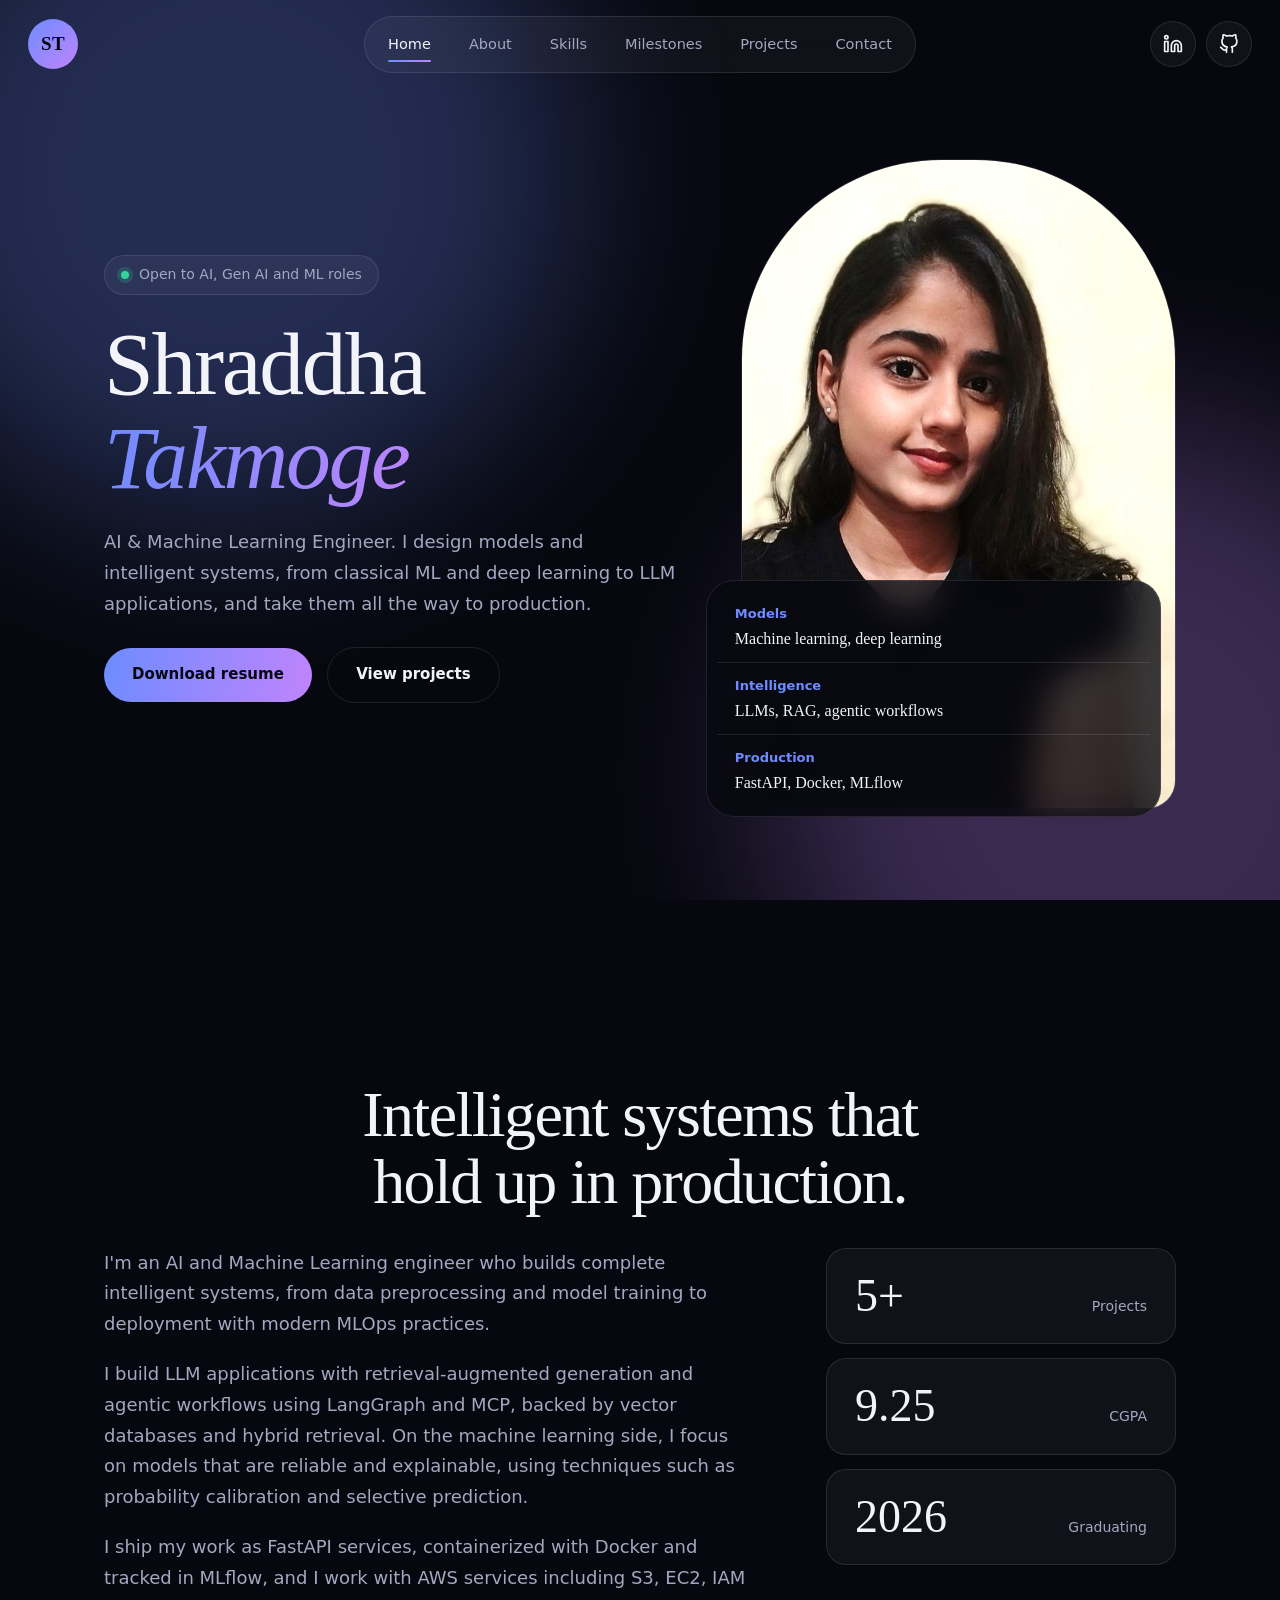
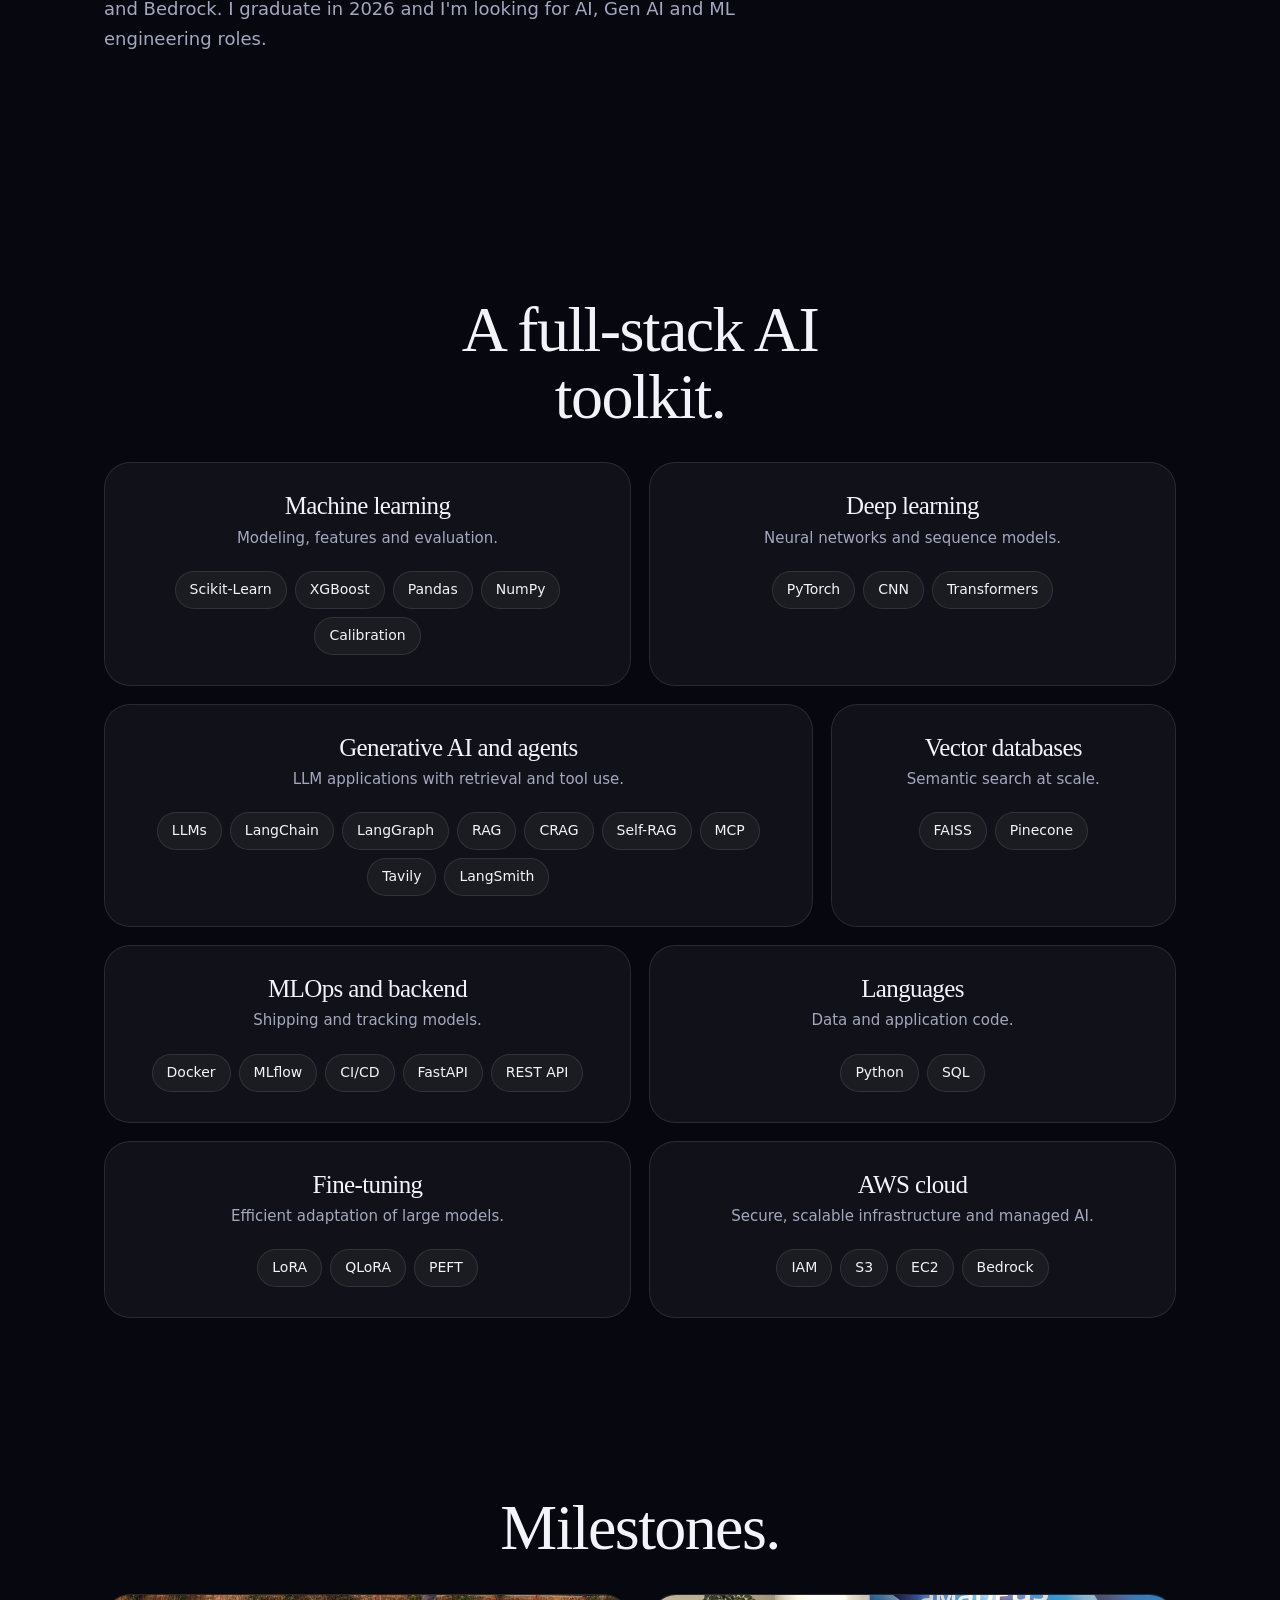
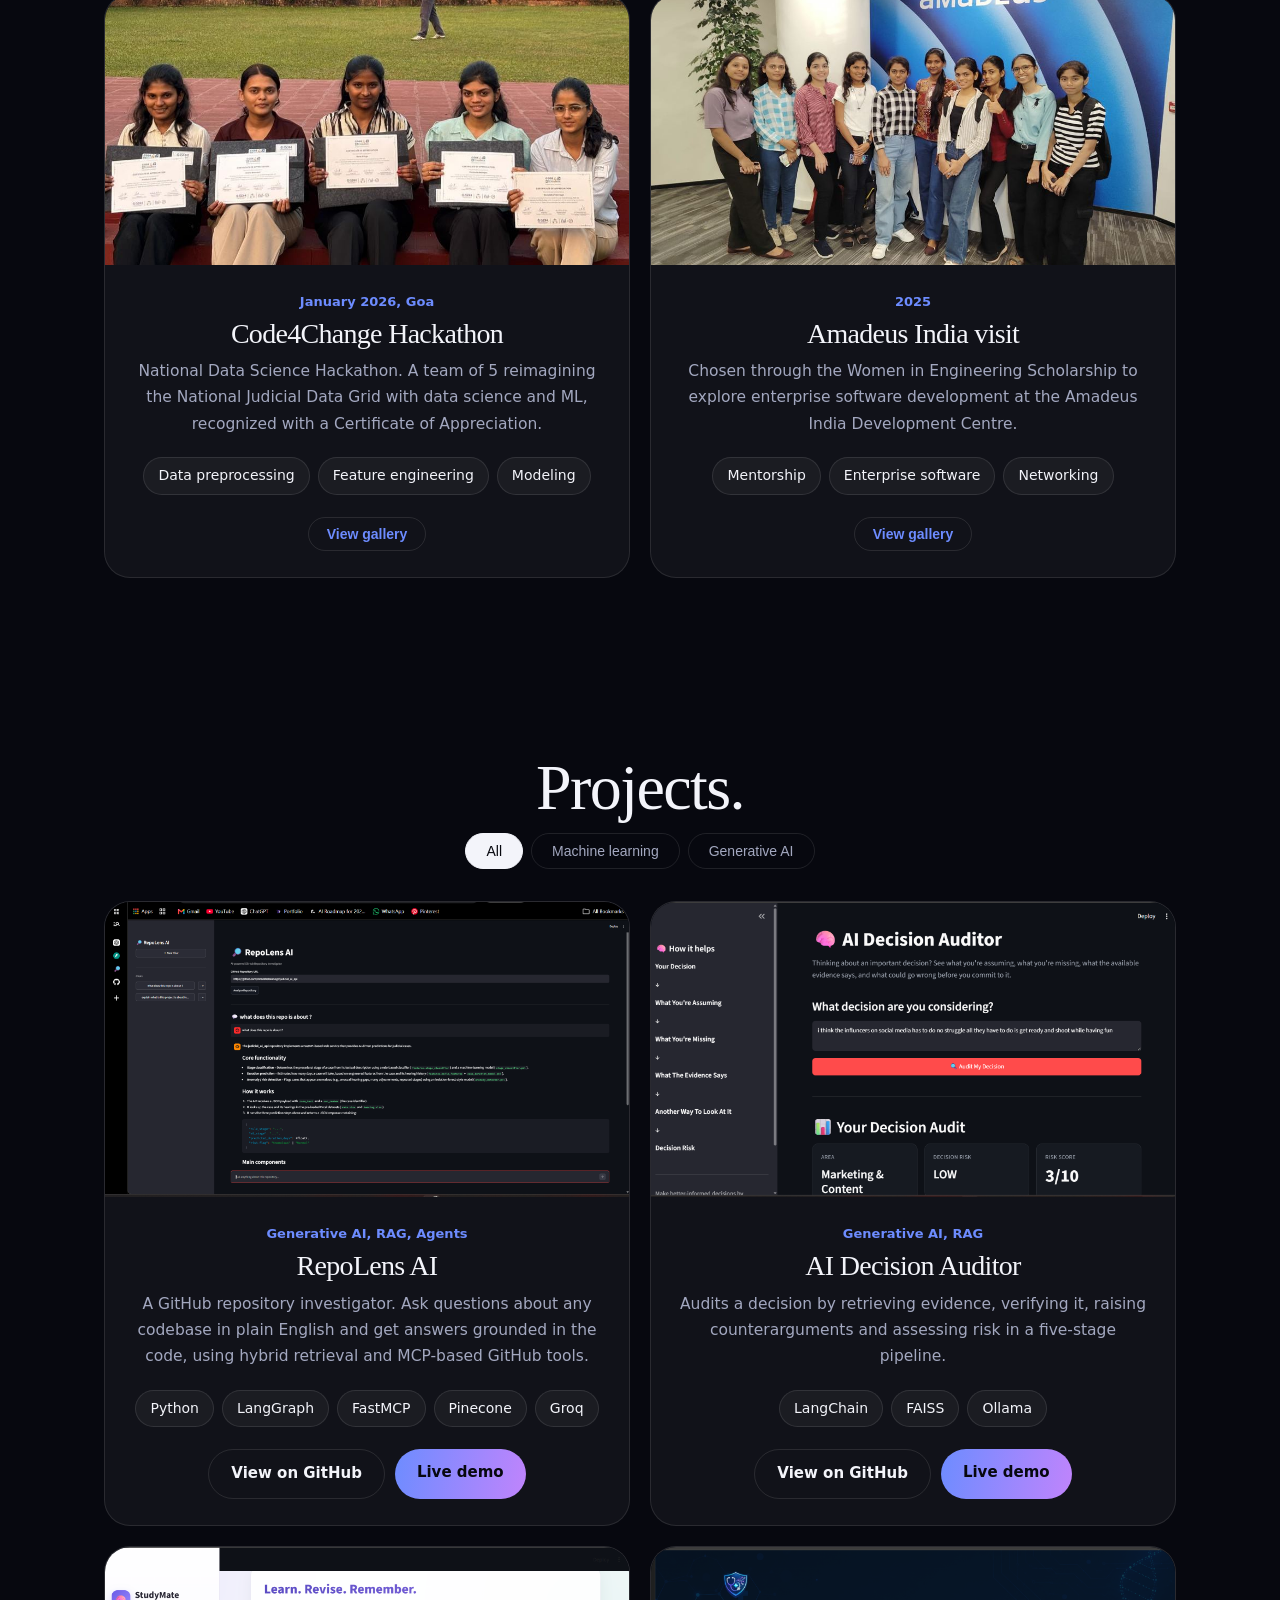
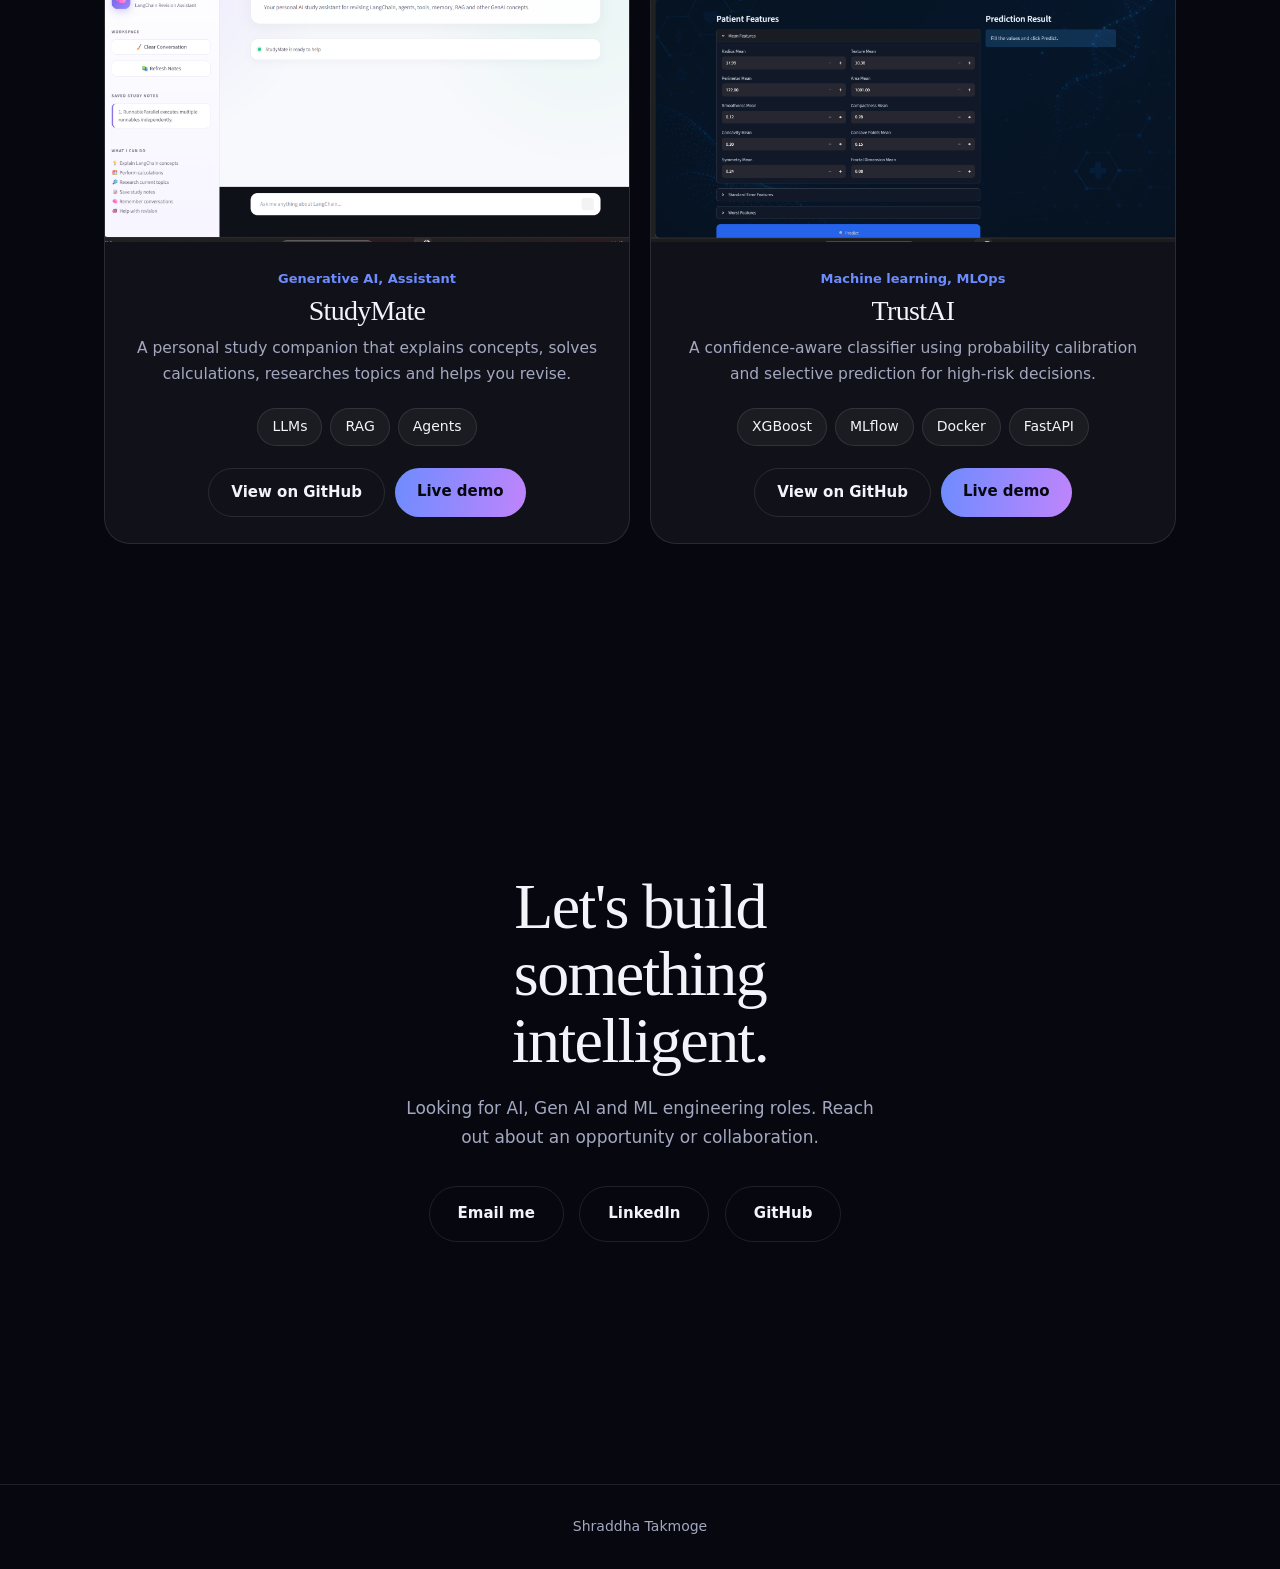
==== commit 92cb5e28: "committed" ====
--- a/index.html
+++ b/index.html
@@ -42,7 +42,7 @@
   <div class="soc">
 
     <a
-      href="#"
+      href="https://www.linkedin.com/in/shraddha-takmoge/?isSelfProfile=true"
       target="_blank"
       rel="noopener"
       aria-label="LinkedIn"
@@ -772,14 +772,14 @@
 
     <a
       class="btn"
-      href="mailto:you@example.com"
+      href="mailto:shraddhatakmoge@gmail.com"
     >
       Email me
     </a>
 
     <a
       class="btn"
-      href="#"
+      href="https://www.linkedin.com/in/shraddha-takmoge/?isSelfProfile=true"
     >
       LinkedIn
     </a>
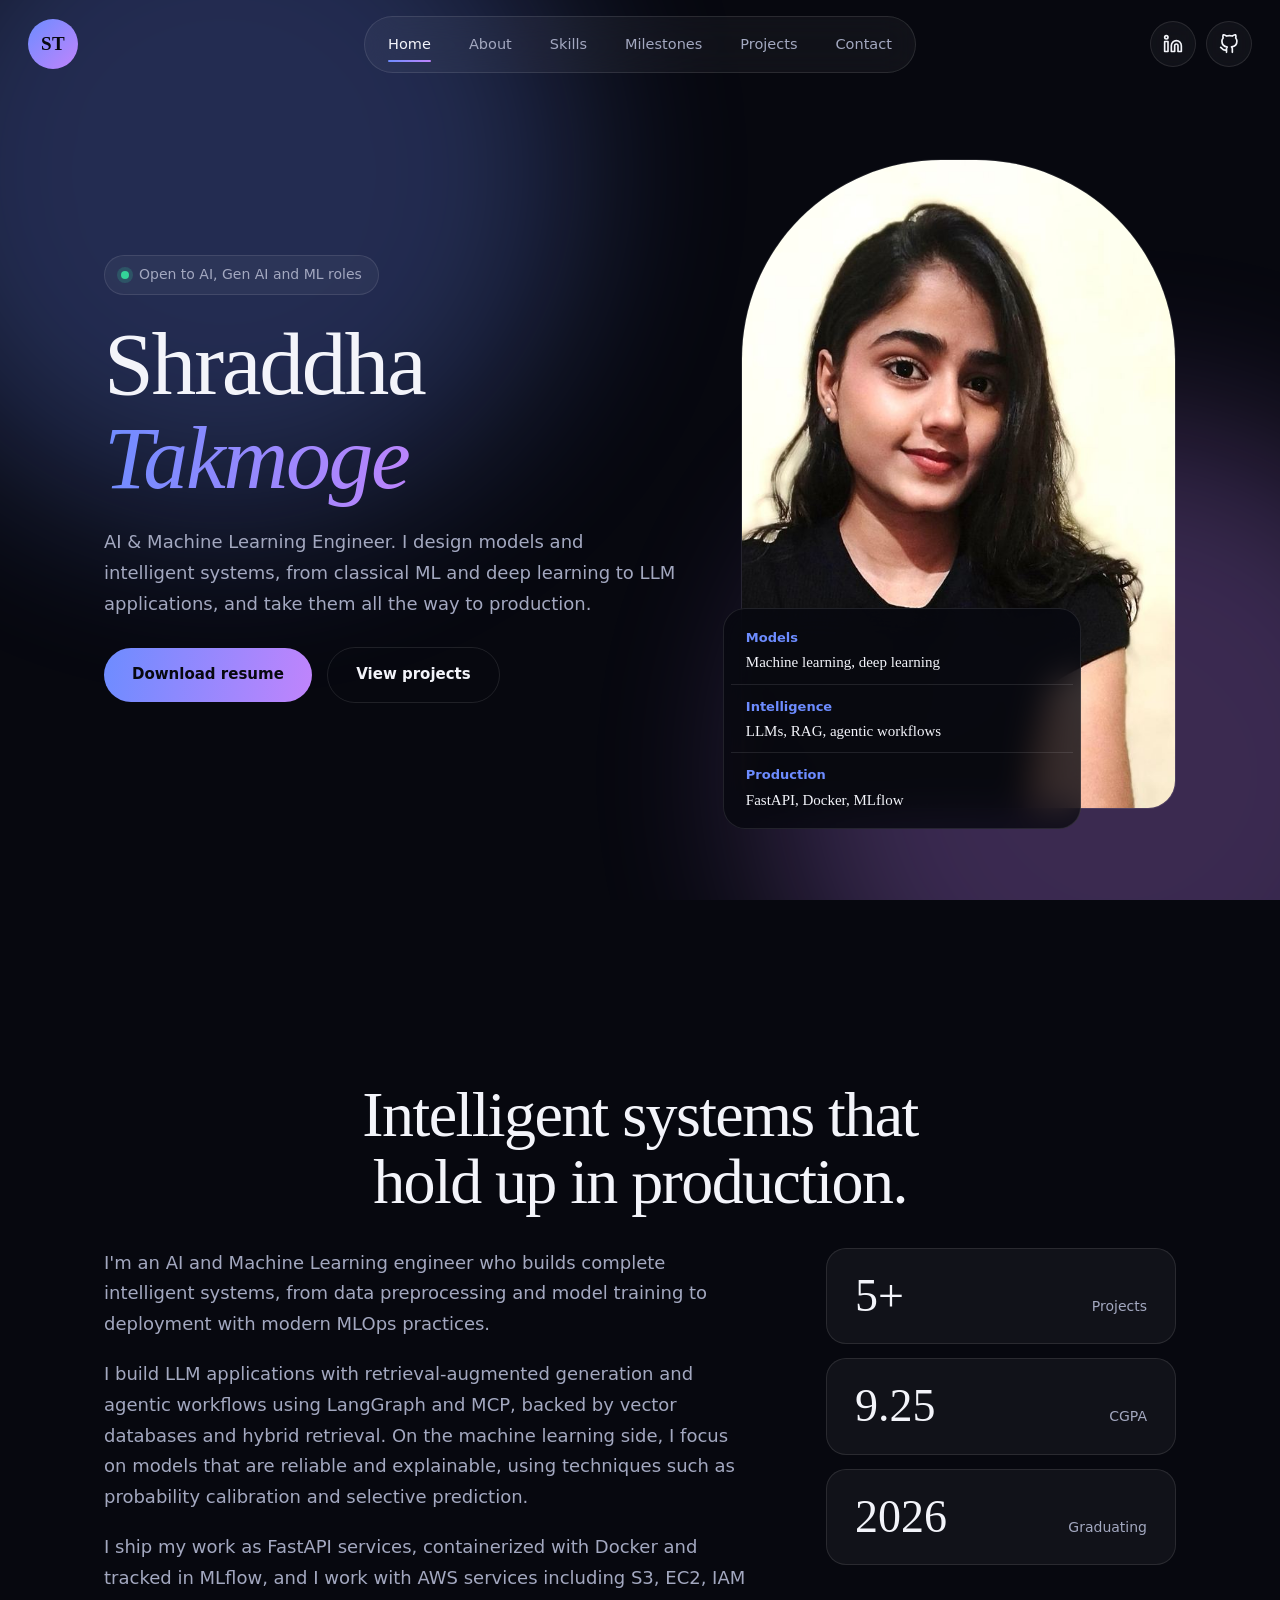
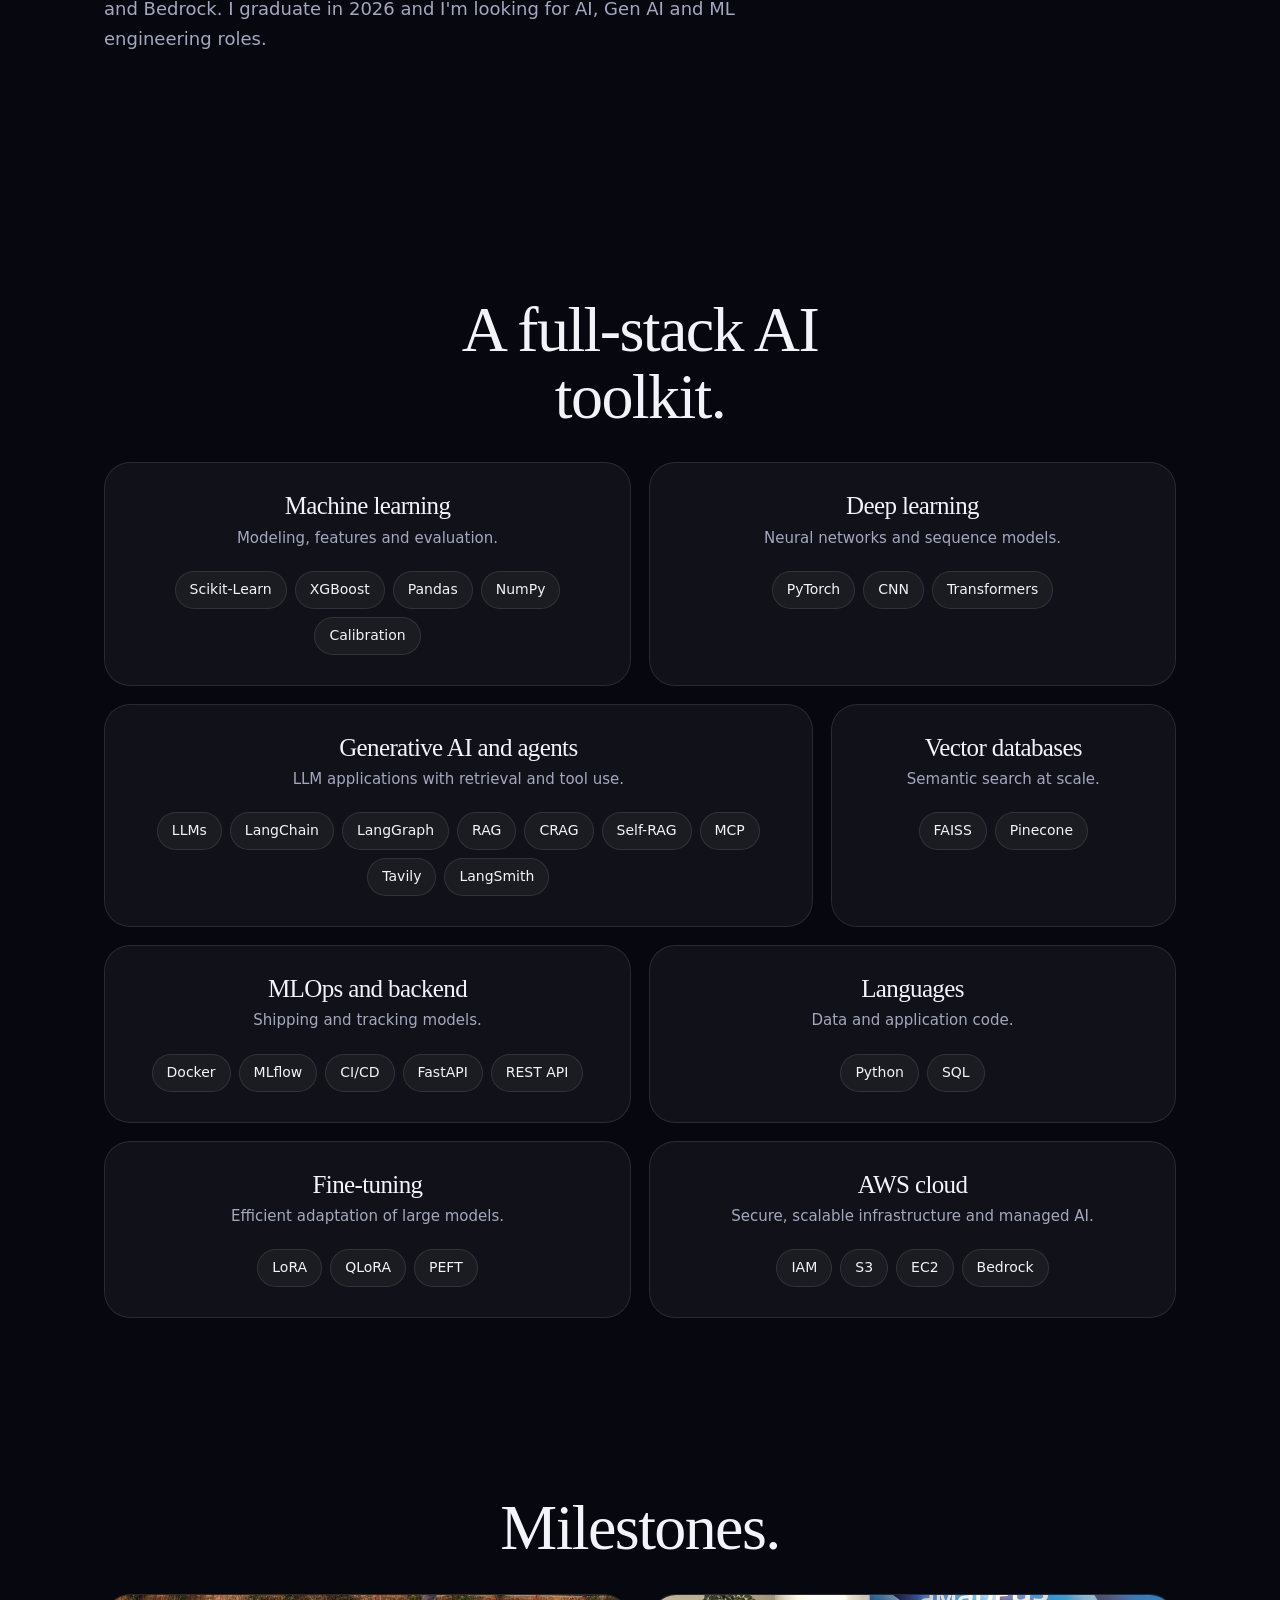
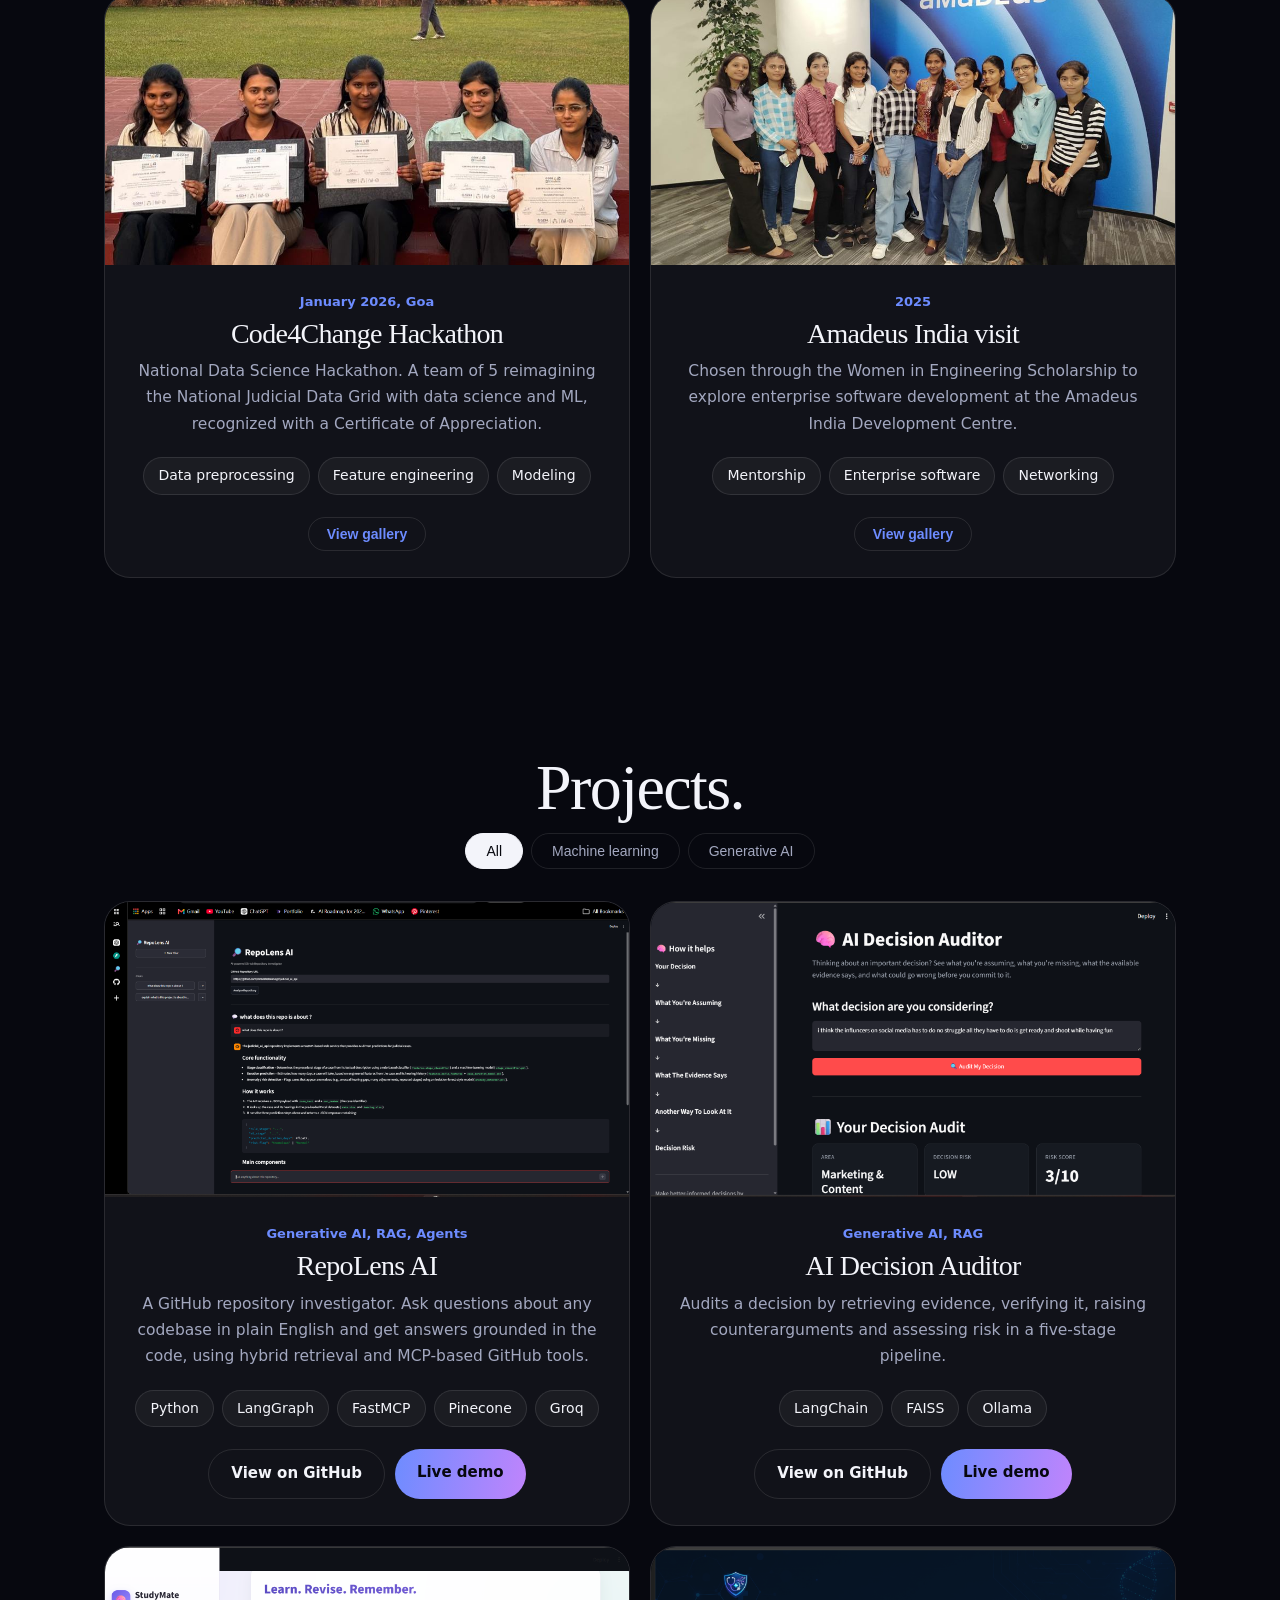
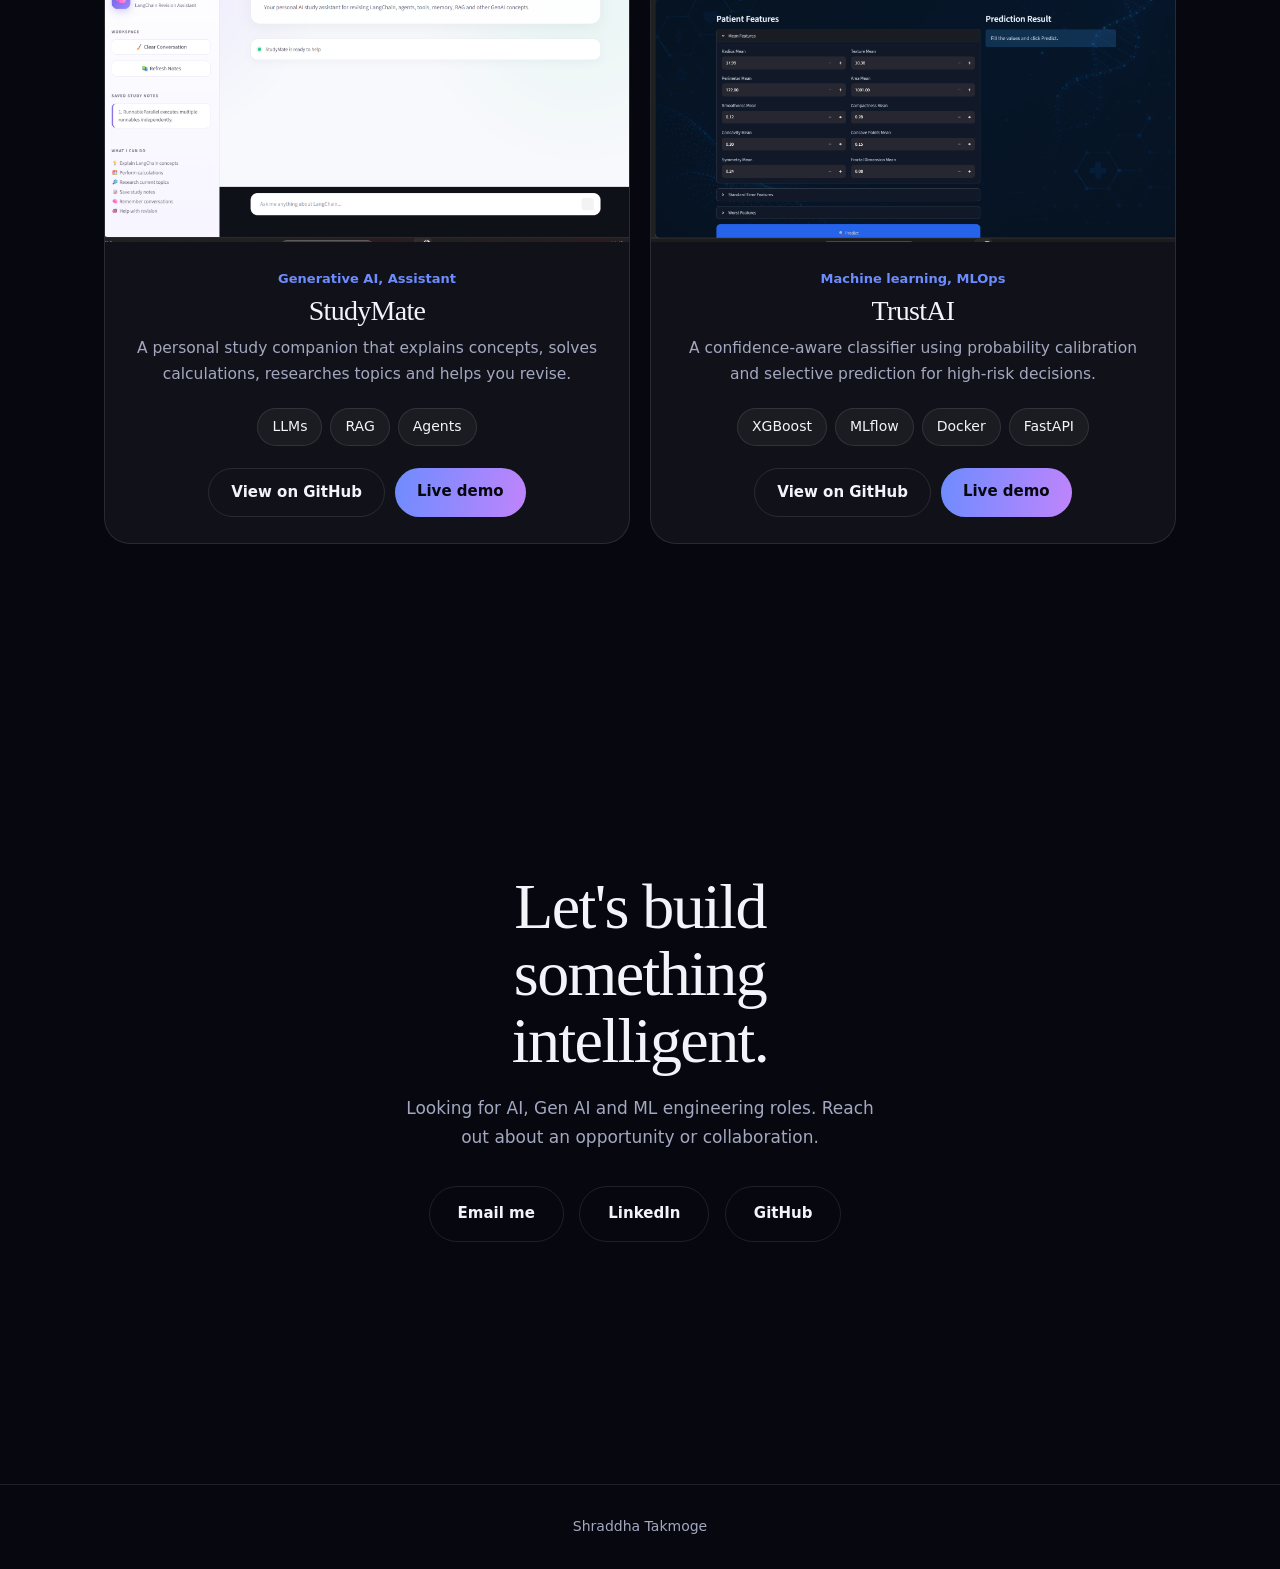
==== commit ef2bf07c: "committed" ====
--- a/index.html
+++ b/index.html
@@ -42,7 +42,7 @@
   <div class="soc">
 
     <a
-      href="https://www.linkedin.com/in/shraddha-takmoge/?isSelfProfile=true"
+      href="https://www.linkedin.com/in/shraddha-takmoge/"
       target="_blank"
       rel="noopener"
       aria-label="LinkedIn"
@@ -113,9 +113,9 @@
         and take them all the way to production.
       </p>
 
-      <a class="btn p" href="#">
-        Download resume
-      </a>
+      <a class="btn p" href="docs/Shra(AIML).pdf" download="Shraddha_Takmoge_Resume.pdf">
+    Download resume
+</a>
 
       <a class="btn" href="#projects">
         View projects
@@ -779,7 +779,8 @@
 
     <a
       class="btn"
-      href="https://www.linkedin.com/in/shraddha-takmoge/?isSelfProfile=true"
+      href="https://www.linkedin.com/in/shraddha-takmoge/"
+      target="_blank"
     >
       LinkedIn
     </a>
--- a/site/css/style.css
+++ b/site/css/style.css
@@ -255,16 +255,18 @@
   border:1px solid var(--line)
 }
 
+/* SMALLER CAPABILITY BOX */
+
 .fig .stack{
   position:absolute;
-  left:-35px;
-  right:15px;
-  bottom:-8px;
+  left:-18px;
+  right:95px;
+  bottom:-20px;
   background:color-mix(in srgb,var(--bg) 80%,transparent);
   backdrop-filter:blur(16px);
-  border-radius:28px;
-  border:1px solid var(--line);
-  padding:10px
+  border-radius:22px;
+  border:1px solid var(--line);
+  padding:7px
 }
 
 .stack{
@@ -305,11 +307,11 @@
 }
 
 .fig .layer{
-  padding:12px 18px
+  padding:11px 15px
 }
 
 .fig .layer p{
-  font-size:16px
+  font-size:15px
 }
 
 
@@ -930,8 +932,9 @@
   }
 
   .fig .stack{
-    left:-15px;
-    right:5px
+    left:-10px;
+    right:70px;
+    bottom:-18px
   }
 
 }
@@ -978,9 +981,9 @@
   }
 
   .fig .stack{
-    left:10px;
-    right:10px;
-    bottom:-20px
+    left:15px;
+    right:85px;
+    bottom:-18px
   }
 
   .grid,
@@ -1082,11 +1085,18 @@
   }
 
   .fig .stack{
-    bottom:-24px
+    left:10px;
+    right:55px;
+    bottom:-20px;
+    padding:6px
   }
 
   .layer{
     padding:14px 16px
+  }
+
+  .fig .layer{
+    padding:9px 12px
   }
 
   .fig .layer p{
